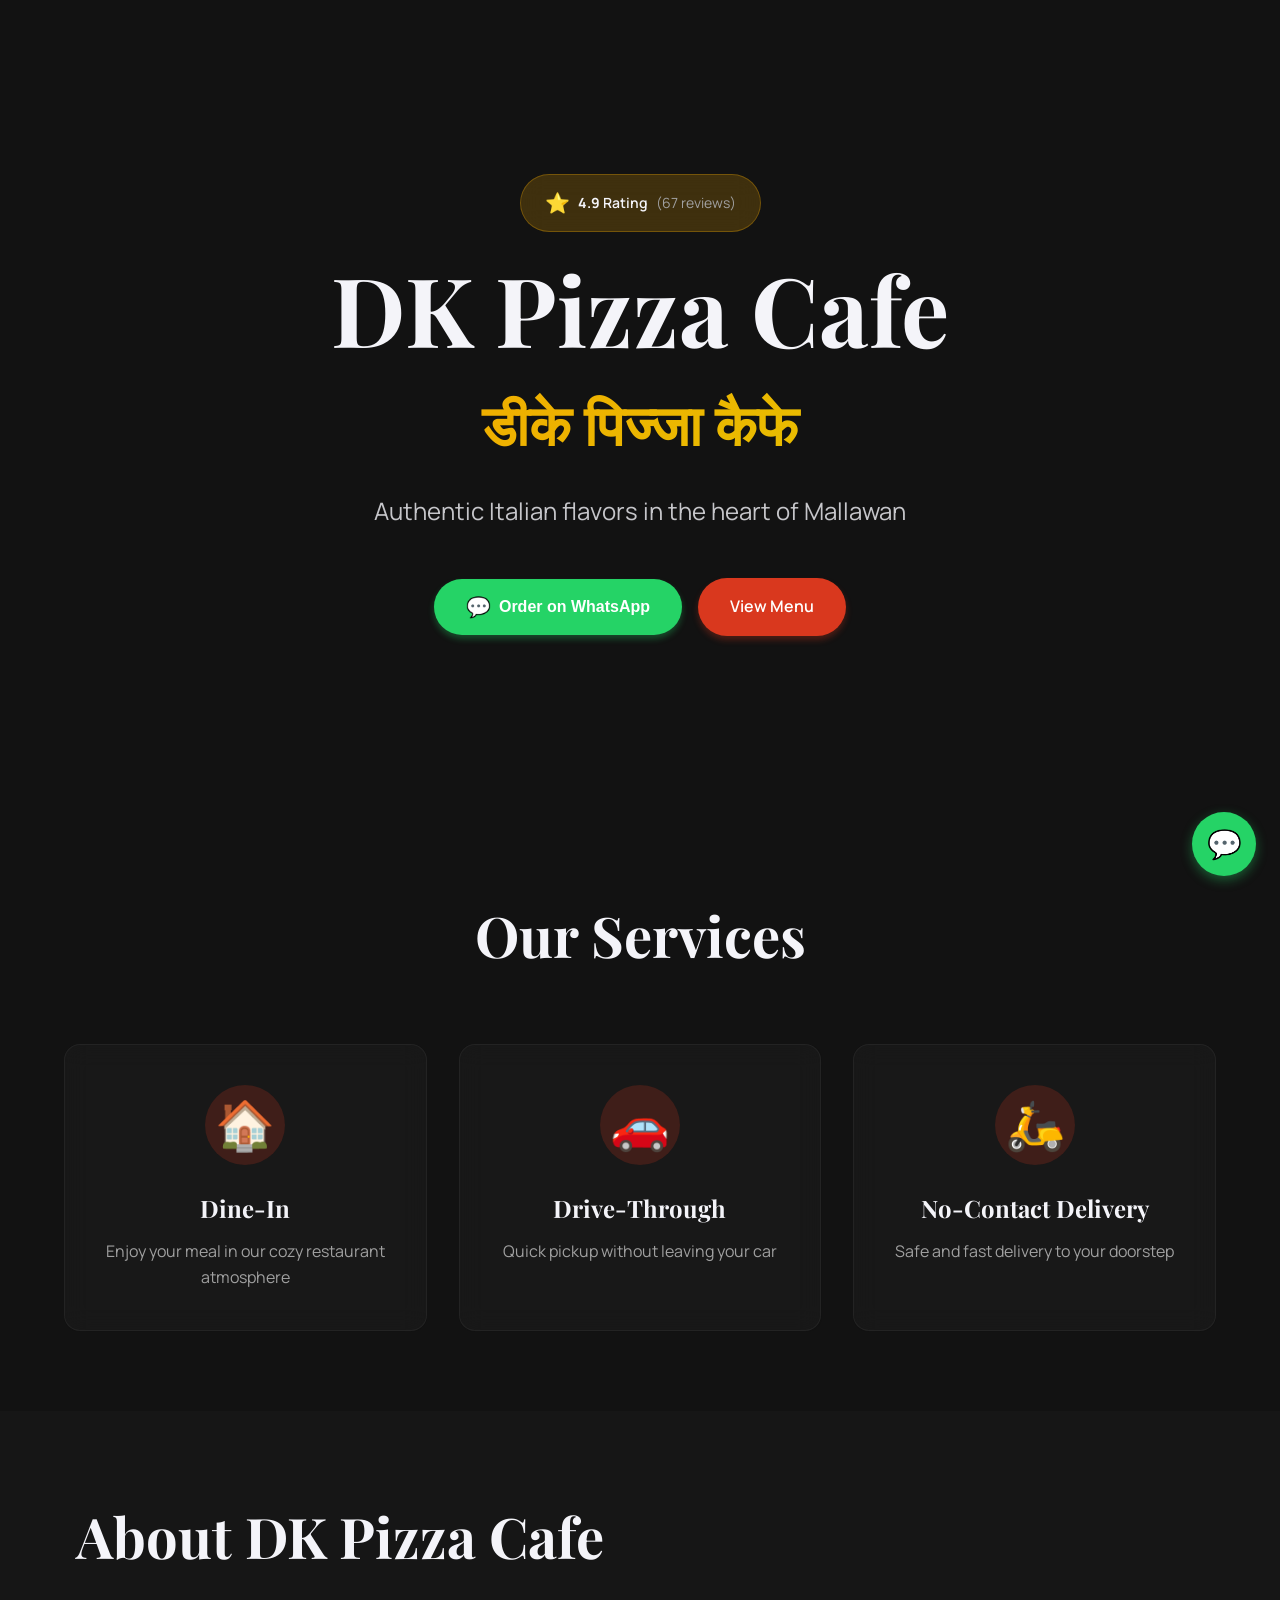
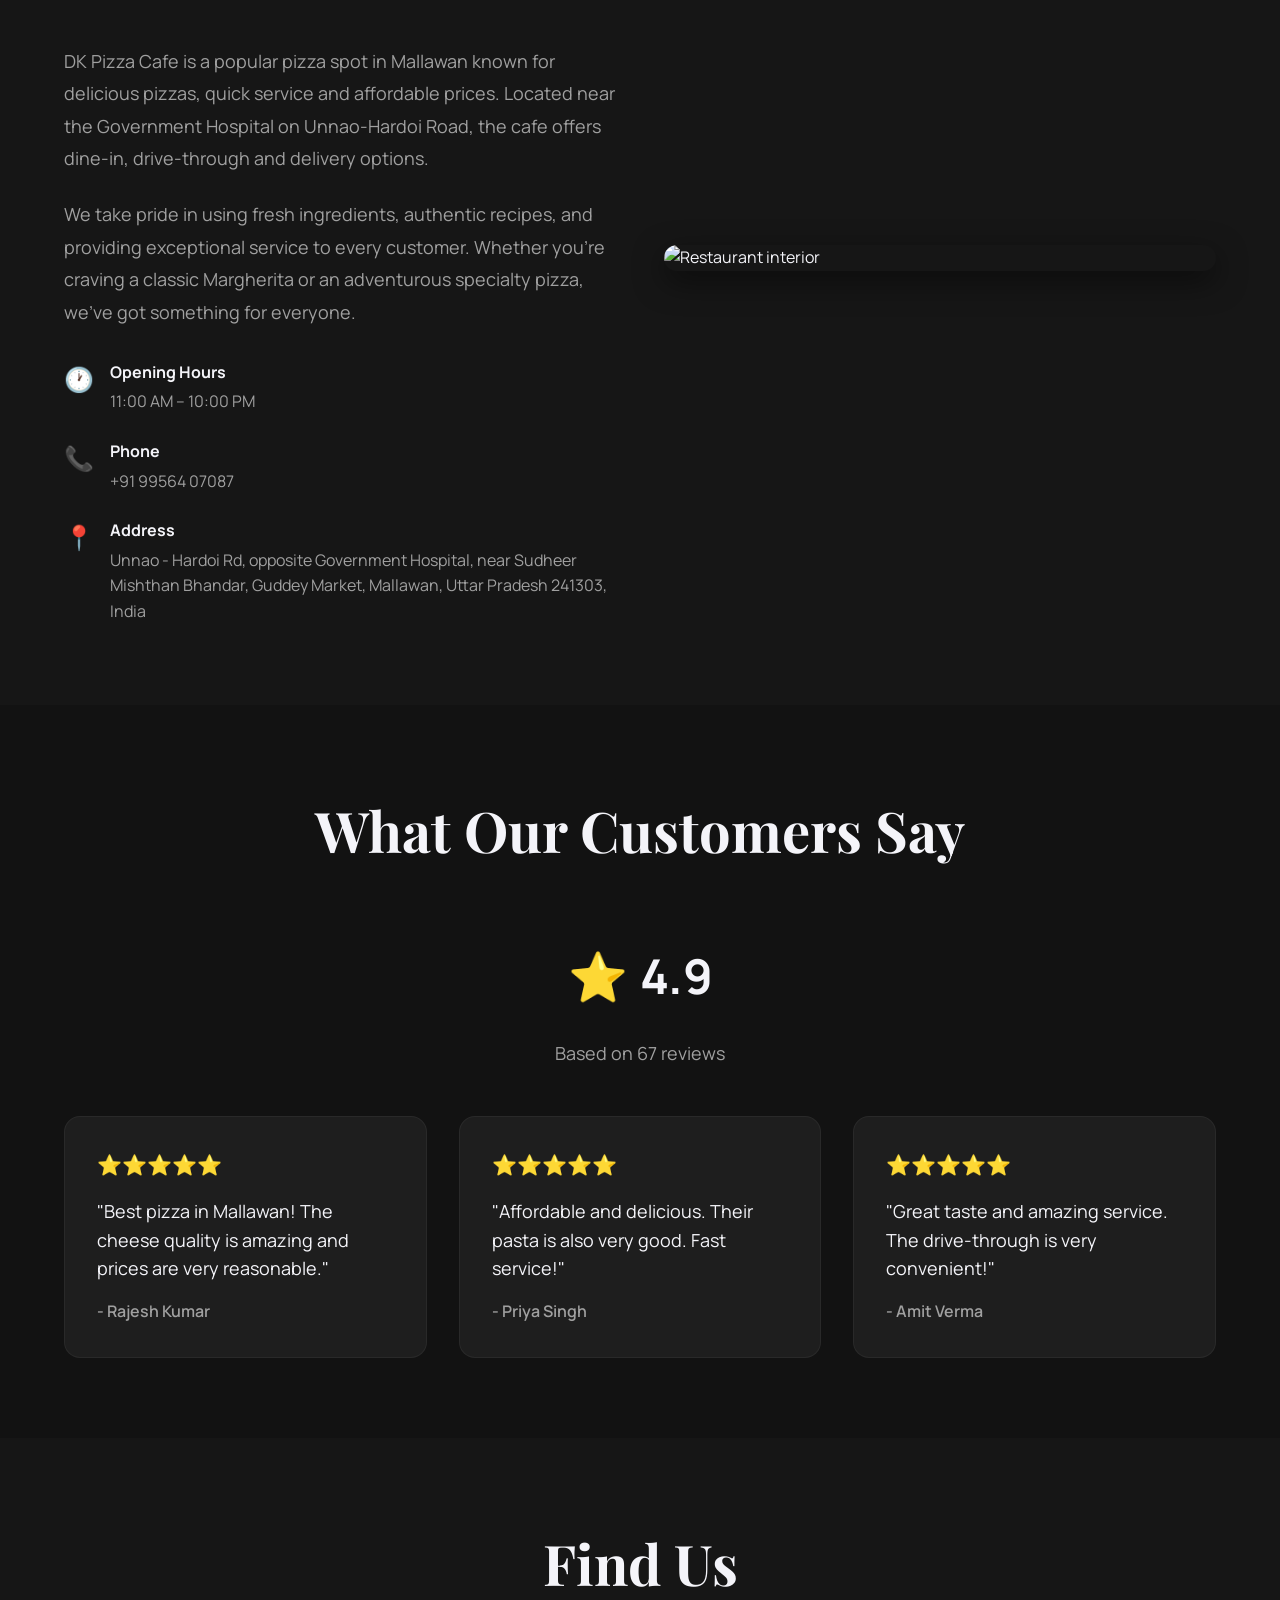
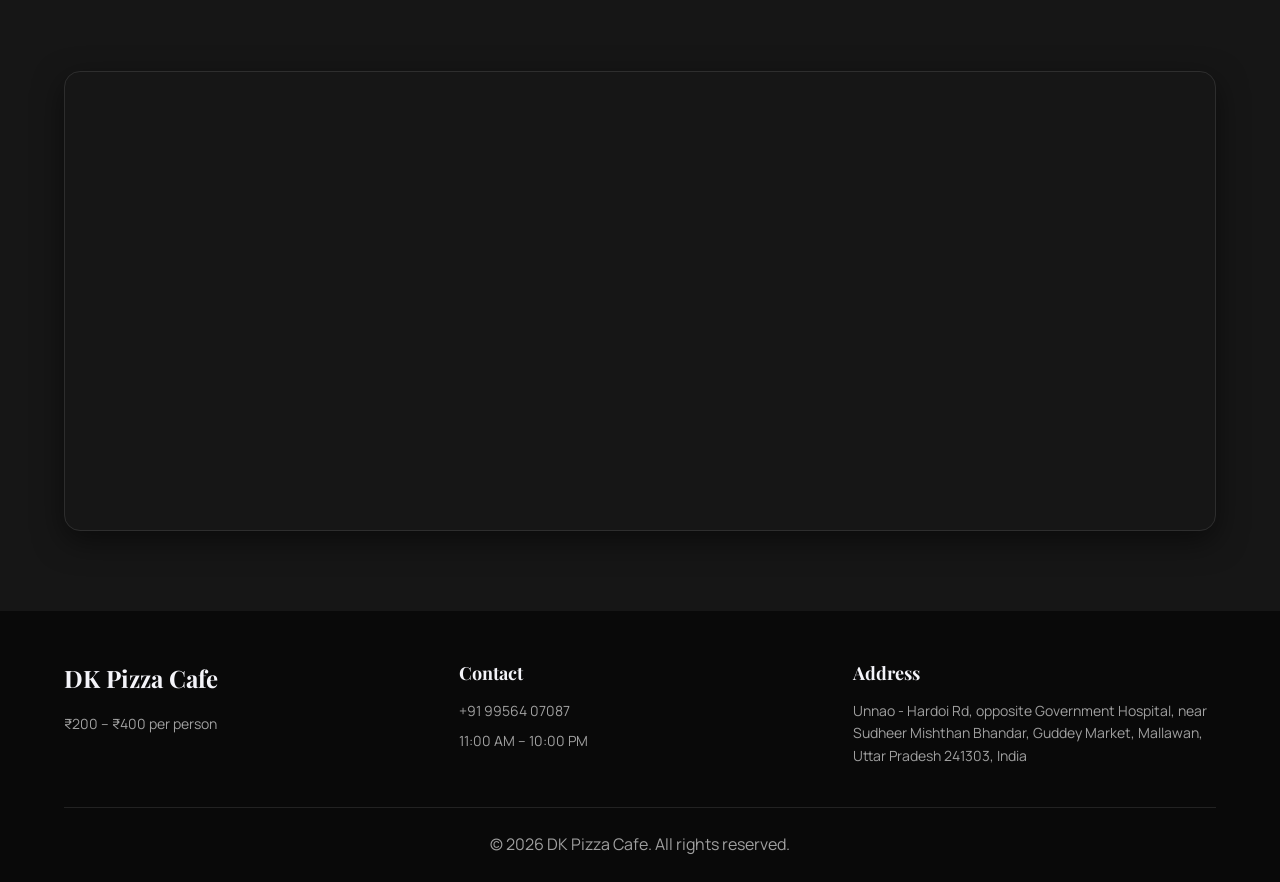
==== html-project/index.html @ 3d8d36cf "auto-commit for b5bdd4d8-8cf8-4cc4-bb89-390dc1e139c0" ====
<!DOCTYPE html>
<html lang="en">
<head>
    <meta charset="UTF-8">
    <meta name="viewport" content="width=device-width, initial-scale=1.0">
    <title>DK Pizza Cafe - Best Pizza in Mallawan</title>
    <meta name="description" content="DK Pizza Cafe - Authentic Italian flavors in Mallawan. Order pizza, pasta, burgers online via WhatsApp. Dine-in, drive-through & delivery available.">
    <link rel="preconnect" href="https://fonts.googleapis.com">
    <link rel="preconnect" href="https://fonts.gstatic.com" crossorigin>
    <link href="https://fonts.googleapis.com/css2?family=Playfair+Display:wght@400;700&family=Manrope:wght@400;500;600&display=swap" rel="stylesheet">
    <link rel="stylesheet" href="css/styles.css">
</head>
<body>
    <!-- Hero Section -->
    <section class="hero" id="home">
        <div class="hero-overlay"></div>
        <div class="hero-content">
            <div class="rating-badge">
                <span class="star">⭐</span>
                <span class="rating-text"><strong id="hero-rating">4.9</strong> Rating</span>
                <span class="reviews-text">(<span id="hero-reviews">67</span> reviews)</span>
            </div>
            
            <h1 class="hero-title">DK Pizza Cafe</h1>
            <p class="hero-subtitle">डीके पिज्जा कैफे</p>
            <p class="hero-tagline">Authentic Italian flavors in the heart of Mallawan</p>
            
            <div class="hero-buttons">
                <button class="btn btn-whatsapp" onclick="orderWhatsApp()" data-testid="hero-order-whatsapp-btn">
                    <span class="whatsapp-icon">💬</span>
                    Order on WhatsApp
                </button>
                <a href="menu.html" class="btn btn-primary" data-testid="hero-view-menu-btn">View Menu</a>
            </div>
        </div>
    </section>

    <!-- Services Section -->
    <section class="services" id="services">
        <div class="container">
            <h2 class="section-title">Our Services</h2>
            <div class="services-grid">
                <div class="service-card">
                    <div class="service-icon">🏠</div>
                    <h3>Dine-In</h3>
                    <p>Enjoy your meal in our cozy restaurant atmosphere</p>
                </div>
                <div class="service-card">
                    <div class="service-icon">🚗</div>
                    <h3>Drive-Through</h3>
                    <p>Quick pickup without leaving your car</p>
                </div>
                <div class="service-card">
                    <div class="service-icon">🛵</div>
                    <h3>No-Contact Delivery</h3>
                    <p>Safe and fast delivery to your doorstep</p>
                </div>
            </div>
        </div>
    </section>

    <!-- About Section -->
    <section class="about" id="about">
        <div class="container">
            <div class="about-grid">
                <div class="about-content">
                    <h2 class="section-title">About DK Pizza Cafe</h2>
                    <p class="about-text">
                        DK Pizza Cafe is a popular pizza spot in Mallawan known for delicious pizzas, quick service and affordable prices. Located near the Government Hospital on Unnao-Hardoi Road, the cafe offers dine-in, drive-through and delivery options.
                    </p>
                    <p class="about-text">
                        We take pride in using fresh ingredients, authentic recipes, and providing exceptional service to every customer. Whether you're craving a classic Margherita or an adventurous specialty pizza, we've got something for everyone.
                    </p>
                    <div class="contact-info">
                        <div class="contact-item">
                            <span class="contact-icon">🕐</span>
                            <div>
                                <strong>Opening Hours</strong>
                                <p id="opening-hours">11:00 AM – 10:00 PM</p>
                            </div>
                        </div>
                        <div class="contact-item">
                            <span class="contact-icon">📞</span>
                            <div>
                                <strong>Phone</strong>
                                <p id="phone-number">+91 99564 07087</p>
                            </div>
                        </div>
                        <div class="contact-item">
                            <span class="contact-icon">📍</span>
                            <div>
                                <strong>Address</strong>
                                <p id="address">Unnao - Hardoi Rd, opposite Government Hospital, Mallawan, UP 241303</p>
                            </div>
                        </div>
                    </div>
                </div>
                <div class="about-image">
                    <img src="https://images.unsplash.com/photo-1517248135467-4c7edcad34c4?w=800&q=80" alt="Restaurant interior">
                </div>
            </div>
        </div>
    </section>

    <!-- Reviews Section -->
    <section class="reviews" id="reviews">
        <div class="container">
            <div class="reviews-header">
                <h2 class="section-title">What Our Customers Say</h2>
                <div class="overall-rating">
                    <span class="star-large">⭐</span>
                    <span class="rating-number" id="overall-rating">4.9</span>
                </div>
                <p class="reviews-count">Based on <span id="total-reviews">67</span> reviews</p>
            </div>

            <div class="reviews-grid">
                <div class="review-card">
                    <div class="review-stars">⭐⭐⭐⭐⭐</div>
                    <p class="review-text">"Best pizza in Mallawan! The cheese quality is amazing and prices are very reasonable."</p>
                    <p class="review-author">- Rajesh Kumar</p>
                </div>
                <div class="review-card">
                    <div class="review-stars">⭐⭐⭐⭐⭐</div>
                    <p class="review-text">"Affordable and delicious. Their pasta is also very good. Fast service!"</p>
                    <p class="review-author">- Priya Singh</p>
                </div>
                <div class="review-card">
                    <div class="review-stars">⭐⭐⭐⭐⭐</div>
                    <p class="review-text">"Great taste and amazing service. The drive-through is very convenient!"</p>
                    <p class="review-author">- Amit Verma</p>
                </div>
            </div>
        </div>
    </section>

    <!-- Location Section -->
    <section class="location" id="location">
        <div class="container">
            <h2 class="section-title">Find Us</h2>
            <div class="map-container">
                <iframe 
                    src="https://www.google.com/maps/embed?pb=!1m18!1m12!1m3!1d3559.123456789012!2d80.12345678901234!3d26.87654321098765!2m3!1f0!2f0!3f0!3m2!1i1024!2i768!4f13.1!3m3!1m2!1s0x0%3A0x0!2zMjbCsDUyJzM1LjYiTiA4MMKwMDcnMjQuNCJF!5e0!3m2!1sen!2sin!4v1234567890123!5m2!1sen!2sin"
                    width="100%" 
                    height="450" 
                    style="border:0;" 
                    allowfullscreen="" 
                    loading="lazy"
                    referrerpolicy="no-referrer-when-downgrade"
                    title="DK Pizza Cafe Location">
                </iframe>
            </div>
        </div>
    </section>

    <!-- Footer -->
    <footer class="footer">
        <div class="container">
            <div class="footer-grid">
                <div class="footer-col">
                    <h3>DK Pizza Cafe</h3>
                    <p id="footer-price-range">₹200 - ₹400 per person</p>
                </div>
                <div class="footer-col">
                    <h4>Contact</h4>
                    <p id="footer-phone">+91 99564 07087</p>
                    <p id="footer-hours">11:00 AM - 10:00 PM</p>
                </div>
                <div class="footer-col">
                    <h4>Address</h4>
                    <p id="footer-address">Unnao - Hardoi Rd, Mallawan, UP 241303</p>
                </div>
            </div>
            <div class="footer-bottom">
                <p>&copy; 2026 DK Pizza Cafe. All rights reserved.</p>
            </div>
        </div>
    </footer>

    <!-- Floating WhatsApp Button -->
    <button class="whatsapp-float" onclick="orderWhatsApp()" data-testid="floating-whatsapp-btn" aria-label="Order on WhatsApp">
        💬
    </button>

    <script src="js/data.js"></script>
    <script src="js/app.js"></script>
</body>
</html>
---- html-project/css/styles.css ----
/* Reset & Base Styles */
* {
    margin: 0;
    padding: 0;
    box-sizing: border-box;
}

:root {
    --primary: #D9381E;
    --secondary: #F2A900;
    --background: #121212;
    --foreground: #F4F4F9;
    --surface: #1E1E1E;
    --muted: #2A2A2A;
    --muted-foreground: #A0A0A0;
    --border: #333333;
    --success: #22C55E;
    --error: #EF4444;
    --whatsapp: #25D366;
}

body {
    font-family: 'Manrope', sans-serif;
    background-color: var(--background);
    color: var(--foreground);
    line-height: 1.6;
    overflow-x: hidden;
}

h1, h2, h3, h4, h5, h6 {
    font-family: 'Playfair Display', serif;
    font-weight: 700;
}

.container {
    max-width: 1200px;
    margin: 0 auto;
    padding: 0 24px;
}

.container-small {
    max-width: 800px;
    margin: 0 auto;
    padding: 0 24px;
}

/* Buttons */
.btn {
    display: inline-flex;
    align-items: center;
    justify-content: center;
    padding: 16px 32px;
    border-radius: 50px;
    font-weight: 600;
    font-size: 16px;
    text-decoration: none;
    border: none;
    cursor: pointer;
    transition: transform 0.3s ease, box-shadow 0.3s ease;
}

.btn:hover {
    transform: scale(1.05);
}

.btn-primary {
    background-color: var(--primary);
    color: white;
    box-shadow: 0 4px 6px rgba(217, 56, 30, 0.3);
}

.btn-primary:hover {
    box-shadow: 0 0 20px rgba(217, 56, 30, 0.5);
}

.btn-whatsapp {
    background-color: var(--whatsapp);
    color: white;
    box-shadow: 0 4px 6px rgba(37, 211, 102, 0.3);
}

.btn-whatsapp:hover {
    background-color: #20BA5A;
}

.btn-outline {
    background-color: transparent;
    border: 2px solid var(--primary);
    color: var(--primary);
}

.btn-outline:hover {
    background-color: var(--primary);
    color: white;
}

.btn-full {
    width: 100%;
}

/* Hero Section */
.hero {
    position: relative;
    min-height: 90vh;
    display: flex;
    align-items: center;
    justify-content: center;
    background-image: url('https://images.unsplash.com/photo-1595708684082-a173bb3a06c5?w=1920&q=80');
    background-size: cover;
    background-position: center;
    background-attachment: fixed;
}

.hero-overlay {
    position: absolute;
    inset: 0;
    background: linear-gradient(to bottom, rgba(18,18,18,0.3), rgba(18,18,18,0.95));
}

.hero-content {
    position: relative;
    z-index: 10;
    text-align: center;
    padding: 80px 24px;
}

.rating-badge {
    display: inline-flex;
    align-items: center;
    gap: 8px;
    background: rgba(242, 169, 0, 0.2);
    backdrop-filter: blur(12px);
    padding: 12px 24px;
    border-radius: 50px;
    border: 1px solid rgba(242, 169, 0, 0.3);
    margin-bottom: 24px;
    font-size: 14px;
}

.star {
    font-size: 20px;
}

.rating-text {
    color: var(--foreground);
    font-weight: 600;
}

.reviews-text {
    color: var(--muted-foreground);
}

.hero-title {
    font-size: clamp(48px, 8vw, 96px);
    color: var(--foreground);
    margin-bottom: 16px;
    line-height: 1.1;
}

.hero-subtitle {
    font-size: clamp(32px, 6vw, 56px);
    background: linear-gradient(135deg, #F2A900 0%, #E6C200 100%);
    -webkit-background-clip: text;
    -webkit-text-fill-color: transparent;
    background-clip: text;
    font-family: 'Playfair Display', serif;
    font-weight: 700;
    margin-bottom: 24px;
}

.hero-tagline {
    font-size: clamp(18px, 3vw, 24px);
    color: rgba(244, 244, 249, 0.8);
    margin-bottom: 48px;
    max-width: 600px;
    margin-left: auto;
    margin-right: auto;
}

.hero-buttons {
    display: flex;
    flex-wrap: wrap;
    gap: 16px;
    justify-content: center;
    align-items: center;
}

.whatsapp-icon {
    font-size: 20px;
    margin-right: 8px;
}

/* Services Section */
.services {
    padding: 80px 0;
}

.section-title {
    font-size: clamp(36px, 5vw, 56px);
    text-align: center;
    margin-bottom: 64px;
    color: var(--foreground);
}

.services-grid {
    display: grid;
    grid-template-columns: repeat(auto-fit, minmax(280px, 1fr));
    gap: 32px;
}

.service-card {
    background: rgba(30, 30, 30, 0.5);
    backdrop-filter: blur(12px);
    padding: 40px;
    border-radius: 16px;
    border: 1px solid rgba(255, 255, 255, 0.05);
    text-align: center;
    transition: transform 0.3s ease;
}

.service-card:hover {
    transform: translateY(-4px);
}

.service-icon {
    font-size: 48px;
    width: 80px;
    height: 80px;
    background: rgba(217, 56, 30, 0.2);
    border-radius: 50%;
    display: flex;
    align-items: center;
    justify-content: center;
    margin: 0 auto 24px;
}

.service-card h3 {
    font-size: 24px;
    margin-bottom: 12px;
    color: var(--foreground);
}

.service-card p {
    color: var(--muted-foreground);
    line-height: 1.6;
}

/* About Section */
.about {
    padding: 80px 0;
    background-color: rgba(30, 30, 30, 0.3);
}

.about-grid {
    display: grid;
    grid-template-columns: repeat(auto-fit, minmax(300px, 1fr));
    gap: 48px;
    align-items: center;
}

.about-text {
    font-size: 18px;
    color: var(--muted-foreground);
    margin-bottom: 24px;
    line-height: 1.8;
}

.contact-info {
    display: flex;
    flex-direction: column;
    gap: 24px;
    margin-top: 32px;
}

.contact-item {
    display: flex;
    gap: 16px;
    align-items: flex-start;
}

.contact-icon {
    font-size: 24px;
    color: var(--primary);
}

.contact-item strong {
    display: block;
    color: var(--foreground);
    margin-bottom: 4px;
}

.contact-item p {
    color: var(--muted-foreground);
    margin: 0;
}

.about-image {
    border-radius: 16px;
    overflow: hidden;
    box-shadow: 0 10px 30px rgba(0, 0, 0, 0.5);
}

.about-image img {
    width: 100%;
    height: 100%;
    object-fit: cover;
    display: block;
}

/* Reviews Section */
.reviews {
    padding: 80px 0;
}

.reviews-header {
    text-align: center;
    margin-bottom: 48px;
}

.overall-rating {
    display: flex;
    align-items: center;
    justify-content: center;
    gap: 12px;
    margin: 24px 0;
}

.star-large {
    font-size: 48px;
}

.rating-number {
    font-size: 48px;
    font-weight: 700;
    color: var(--foreground);
}

.reviews-count {
    color: var(--muted-foreground);
    font-size: 18px;
}

.reviews-grid {
    display: grid;
    grid-template-columns: repeat(auto-fit, minmax(280px, 1fr));
    gap: 32px;
}

.review-card {
    background: var(--surface);
    padding: 32px;
    border-radius: 16px;
    border: 1px solid rgba(255, 255, 255, 0.05);
}

.review-stars {
    font-size: 20px;
    margin-bottom: 16px;
    color: var(--secondary);
}

.review-text {
    font-size: 18px;
    color: var(--foreground);
    margin-bottom: 16px;
    line-height: 1.6;
}

.review-author {
    color: var(--muted-foreground);
    font-weight: 600;
}

/* Location Section */
.location {
    padding: 80px 0;
    background-color: rgba(30, 30, 30, 0.3);
}

.map-container {
    border-radius: 16px;
    overflow: hidden;
    box-shadow: 0 10px 30px rgba(0, 0, 0, 0.5);
    border: 1px solid rgba(255, 255, 255, 0.1);
}

/* Footer */
.footer {
    background-color: rgba(0, 0, 0, 0.5);
    padding: 48px 0 24px;
}

.footer-grid {
    display: grid;
    grid-template-columns: repeat(auto-fit, minmax(200px, 1fr));
    gap: 32px;
    margin-bottom: 32px;
}

.footer-col h3 {
    font-size: 24px;
    margin-bottom: 16px;
    color: var(--foreground);
}

.footer-col h4 {
    font-size: 18px;
    margin-bottom: 12px;
    color: var(--foreground);
}

.footer-col p {
    color: var(--muted-foreground);
    margin-bottom: 8px;
    font-size: 14px;
}

.footer-bottom {
    padding-top: 24px;
    border-top: 1px solid rgba(255, 255, 255, 0.1);
    text-align: center;
    color: var(--muted-foreground);
}

/* Floating WhatsApp Button */
.whatsapp-float {
    position: fixed;
    bottom: 24px;
    right: 24px;
    z-index: 1000;
    background-color: var(--whatsapp);
    color: white;
    width: 64px;
    height: 64px;
    border-radius: 50%;
    border: none;
    font-size: 28px;
    cursor: pointer;
    box-shadow: 0 4px 12px rgba(37, 211, 102, 0.4);
    transition: transform 0.3s ease, box-shadow 0.3s ease;
    animation: bounce-subtle 3s ease-in-out infinite;
}

.whatsapp-float:hover {
    transform: scale(1.1);
    box-shadow: 0 6px 16px rgba(37, 211, 102, 0.6);
}

@keyframes bounce-subtle {
    0%, 100% {
        transform: translateY(0);
    }
    50% {
        transform: translateY(-10px);
    }
}

/* Menu Page Styles */
.menu-header {
    position: sticky;
    top: 0;
    z-index: 100;
    background: rgba(30, 30, 30, 0.95);
    backdrop-filter: blur(12px);
    border-bottom: 1px solid rgba(255, 255, 255, 0.1);
}

.menu-header-content {
    padding: 16px 24px;
    display: flex;
    align-items: center;
    justify-content: space-between;
    max-width: 1200px;
    margin: 0 auto;
}

.back-btn, .back-link {
    display: flex;
    align-items: center;
    gap: 8px;
    color: var(--foreground);
    text-decoration: none;
    font-weight: 600;
    transition: color 0.3s ease;
}

.back-btn:hover, .back-link:hover {
    color: var(--primary);
}

.menu-header h1 {
    font-size: 24px;
    color: var(--foreground);
}

.cart-btn {
    position: relative;
    background: transparent;
    border: none;
    font-size: 24px;
    cursor: pointer;
    padding: 8px;
    color: var(--foreground);
    transition: transform 0.3s ease;
}

.cart-btn:hover {
    transform: scale(1.1);
}

.cart-count {
    position: absolute;
    top: 0;
    right: 0;
    background-color: var(--primary);
    color: white;
    font-size: 12px;
    font-weight: 700;
    width: 20px;
    height: 20px;
    border-radius: 50%;
    display: flex;
    align-items: center;
    justify-content: center;
}

/* Category Filter */
.category-filter {
    position: sticky;
    top: 64px;
    z-index: 90;
    background: rgba(18, 18, 18, 0.95);
    backdrop-filter: blur(12px);
    border-bottom: 1px solid rgba(255, 255, 255, 0.1);
    padding: 16px 24px;
    overflow-x: auto;
    white-space: nowrap;
}

.category-filter::-webkit-scrollbar {
    height: 4px;
}

.category-filter::-webkit-scrollbar-thumb {
    background: var(--muted);
    border-radius: 4px;
}

.category-btn {
    padding: 12px 24px;
    border-radius: 50px;
    border: 1px solid rgba(255, 255, 255, 0.1);
    background: var(--surface);
    color: var(--muted-foreground);
    font-weight: 600;
    cursor: pointer;
    margin-right: 12px;
    transition: all 0.3s ease;
}

.category-btn:hover {
    background: rgba(30, 30, 30, 0.8);
}

.category-btn.active {
    background: var(--primary);
    color: white;
    box-shadow: 0 0 20px rgba(217, 56, 30, 0.4);
    border-color: var(--primary);
}

/* Menu Items */
.menu-items {
    padding: 32px 0 100px;
}

.menu-grid {
    display: grid;
    grid-template-columns: repeat(auto-fill, minmax(300px, 1fr));
    gap: 24px;
}

.menu-item {
    background: var(--surface);
    border-radius: 16px;
    overflow: hidden;
    border: 1px solid rgba(255, 255, 255, 0.05);
    transition: transform 0.3s ease, border-color 0.3s ease;
}

.menu-item:hover {
    transform: translateY(-4px);
    border-color: rgba(217, 56, 30, 0.5);
}

.menu-item-image {
    width: 100%;
    height: 200px;
    overflow: hidden;
}

.menu-item-image img {
    width: 100%;
    height: 100%;
    object-fit: cover;
    transition: transform 0.3s ease;
}

.menu-item:hover .menu-item-image img {
    transform: scale(1.1);
}

.menu-item-content {
    padding: 24px;
}

.menu-item-content h3 {
    font-size: 20px;
    margin-bottom: 8px;
    color: var(--foreground);
}

.menu-item-content p {
    font-size: 14px;
    color: var(--muted-foreground);
    margin-bottom: 16px;
}

.menu-item-footer {
    display: flex;
    align-items: center;
    justify-content: space-between;
}

.menu-item-price {
    font-size: 24px;
    font-weight: 700;
    color: var(--primary);
}

.add-to-cart-btn {
    background: var(--primary);
    color: white;
    border: none;
    padding: 10px 20px;
    border-radius: 50px;
    font-weight: 600;
    cursor: pointer;
    transition: all 0.3s ease;
}

.add-to-cart-btn:hover {
    transform: scale(1.05);
    box-shadow: 0 0 15px rgba(217, 56, 30, 0.5);
}

.no-items {
    text-align: center;
    padding: 80px 24px;
    color: var(--muted-foreground);
    font-size: 20px;
}

/* Cart Sidebar */
.cart-overlay {
    position: fixed;
    inset: 0;
    background: rgba(0, 0, 0, 0.7);
    z-index: 200;
    display: none;
}

.cart-overlay.active {
    display: block;
}

.cart-sidebar {
    position: fixed;
    top: 0;
    right: -100%;
    width: 100%;
    max-width: 400px;
    height: 100%;
    background: var(--surface);
    z-index: 300;
    transition: right 0.3s ease;
    display: flex;
    flex-direction: column;
    box-shadow: -4px 0 12px rgba(0, 0, 0, 0.5);
}

.cart-sidebar.active {
    right: 0;
}

.cart-header {
    padding: 24px;
    border-bottom: 1px solid rgba(255, 255, 255, 0.1);
    display: flex;
    align-items: center;
    justify-content: space-between;
}

.cart-header h2 {
    font-size: 24px;
    color: var(--foreground);
}

.cart-close {
    background: transparent;
    border: none;
    font-size: 32px;
    color: var(--muted-foreground);
    cursor: pointer;
    line-height: 1;
    transition: color 0.3s ease;
}

.cart-close:hover {
    color: var(--foreground);
}

.cart-items {
    flex: 1;
    overflow-y: auto;
    padding: 24px;
}

.cart-item {
    background: rgba(18, 18, 18, 0.5);
    padding: 16px;
    border-radius: 12px;
    margin-bottom: 16px;
}

.cart-item-header {
    display: flex;
    justify-content: space-between;
    align-items: flex-start;
    margin-bottom: 12px;
}

.cart-item-header h3 {
    font-size: 16px;
    font-weight: 600;
    color: var(--foreground);
}

.cart-item-price {
    font-weight: 700;
    color: var(--primary);
}

.remove-btn {
    background: transparent;
    border: none;
    color: var(--error);
    cursor: pointer;
    font-size: 20px;
    padding: 4px;
    transition: transform 0.3s ease;
}

.remove-btn:hover {
    transform: scale(1.2);
}

.cart-item-controls {
    display: flex;
    align-items: center;
    gap: 12px;
}

.qty-btn {
    background: var(--muted);
    border: none;
    width: 32px;
    height: 32px;
    border-radius: 50%;
    color: var(--foreground);
    cursor: pointer;
    font-size: 18px;
    display: flex;
    align-items: center;
    justify-content: center;
    transition: background 0.3s ease;
}

.qty-btn:hover {
    background: rgba(42, 42, 42, 0.8);
}

.qty-display {
    min-width: 32px;
    text-align: center;
    font-weight: 600;
    color: var(--foreground);
}

.cart-item-total {
    color: var(--muted-foreground);
    margin-left: auto;
}

.cart-empty {
    padding: 80px 24px;
    text-align: center;
    color: var(--muted-foreground);
}

.cart-footer {
    border-top: 1px solid rgba(255, 255, 255, 0.1);
    padding: 24px;
}

.cart-total {
    display: flex;
    justify-content: space-between;
    align-items: center;
    margin-bottom: 16px;
    font-size: 18px;
}

.cart-total span:first-child {
    color: var(--foreground);
    font-weight: 600;
}

.total-amount {
    font-size: 28px;
    font-weight: 700;
    color: var(--primary);
}

/* Admin Pages */
.admin-login-page {
    min-height: 100vh;
    display: flex;
    align-items: center;
    justify-content: center;
    padding: 24px;
}

.admin-login-container {
    width: 100%;
    max-width: 500px;
}

.login-card {
    background: var(--surface);
    padding: 48px;
    border-radius: 16px;
    border: 1px solid rgba(255, 255, 255, 0.1);
    box-shadow: 0 10px 30px rgba(0, 0, 0, 0.5);
    margin-top: 24px;
}

.login-header {
    text-align: center;
    margin-bottom: 32px;
}

.login-header h1 {
    font-size: 32px;
    margin-bottom: 8px;
    color: var(--foreground);
}

.login-header p {
    color: var(--muted-foreground);
}

.form-group {
    margin-bottom: 24px;
}

.form-group label {
    display: block;
    margin-bottom: 8px;
    color: var(--foreground);
    font-weight: 600;
}

.form-group input,
.form-group textarea,
.form-group select {
    width: 100%;
    padding: 14px 16px;
    background: var(--muted);
    border: 2px solid transparent;
    border-radius: 12px;
    color: var(--foreground);
    font-size: 16px;
    font-family: inherit;
    transition: border-color 0.3s ease;
}

.form-group input:focus,
.form-group textarea:focus,
.form-group select:focus {
    outline: none;
    border-color: var(--primary);
}

.form-footer {
    margin-top: 24px;
    text-align: center;
}

.toggle-auth {
    background: transparent;
    border: none;
    color: var(--muted-foreground);
    cursor: pointer;
    text-decoration: underline;
    transition: color 0.3s ease;
}

.toggle-auth:hover {
    color: var(--primary);
}

/* Admin Dashboard */
.admin-header {
    background: var(--surface);
    border-bottom: 1px solid rgba(255, 255, 255, 0.1);
    position: sticky;
    top: 0;
    z-index: 100;
}

.admin-header-content {
    padding: 16px 24px;
    display: flex;
    align-items: center;
    justify-content: space-between;
    max-width: 1400px;
    margin: 0 auto;
}

.admin-header h1 {
    font-size: 24px;
    color: var(--foreground);
}

.admin-tabs {
    background: rgba(30, 30, 30, 0.5);
    border-bottom: 1px solid rgba(255, 255, 255, 0.1);
    padding: 0 24px;
    display: flex;
    gap: 16px;
}

.admin-tab {
    padding: 16px 24px;
    background: transparent;
    border: none;
    border-bottom: 2px solid transparent;
    color: var(--muted-foreground);
    font-weight: 600;
    font-size: 16px;
    cursor: pointer;
    transition: all 0.3s ease;
}

.admin-tab:hover {
    color: var(--foreground);
}

.admin-tab.active {
    color: var(--primary);
    border-bottom-color: var(--primary);
}

.tab-content {
    display: none;
    padding: 32px 24px;
}

.tab-content.active {
    display: block;
}

.tab-header {
    display: flex;
    justify-content: space-between;
    align-items: center;
    margin-bottom: 32px;
}

.tab-header h2 {
    font-size: 32px;
    color: var(--foreground);
}

.admin-menu-grid {
    display: grid;
    grid-template-columns: repeat(auto-fill, minmax(280px, 1fr));
    gap: 24px;
}

.admin-menu-item {
    background: var(--surface);
    border-radius: 16px;
    overflow: hidden;
    border: 1px solid rgba(255, 255, 255, 0.05);
}

.admin-item-image {
    width: 100%;
    height: 160px;
    overflow: hidden;
}

.admin-item-image img {
    width: 100%;
    height: 100%;
    object-fit: cover;
}

.admin-item-content {
    padding: 16px;
}

.admin-item-header {
    display: flex;
    justify-content: space-between;
    align-items: flex-start;
    margin-bottom: 8px;
}

.admin-item-content h3 {
    font-size: 18px;
    font-weight: 700;
    color: var(--foreground);
}

.admin-item-content p {
    font-size: 14px;
    color: var(--muted-foreground);
    margin-bottom: 8px;
}

.category-tag {
    display: inline-block;
    font-size: 12px;
    color: var(--secondary);
    margin-bottom: 12px;
}

.admin-item-actions {
    display: flex;
    gap: 8px;
}

.btn-sm {
    padding: 8px 16px;
    font-size: 14px;
}

/* Orders List */
.orders-list {
    display: flex;
    flex-direction: column;
    gap: 16px;
}

.order-card {
    background: var(--surface);
    padding: 24px;
    border-radius: 16px;
    border: 1px solid rgba(255, 255, 255, 0.05);
}

.order-header {
    display: flex;
    justify-content: space-between;
    align-items: flex-start;
    margin-bottom: 16px;
}

.order-date {
    color: var(--muted-foreground);
    font-size: 14px;
}

.order-total {
    font-size: 24px;
    font-weight: 700;
    color: var(--primary);
}

.order-items {
    display: flex;
    flex-direction: column;
    gap: 8px;
}

.order-item-row {
    display: flex;
    justify-content: space-between;
    color: var(--foreground);
}

/* Settings Form */
.settings-form {
    background: var(--surface);
    padding: 32px;
    border-radius: 16px;
    border: 1px solid rgba(255, 255, 255, 0.05);
}

.form-row {
    display: grid;
    grid-template-columns: repeat(auto-fit, minmax(200px, 1fr));
    gap: 16px;
}

/* Modal */
.modal {
    position: fixed;
    inset: 0;
    z-index: 400;
    display: none;
    align-items: center;
    justify-content: center;
}

.modal.active {
    display: flex;
}

.modal-overlay {
    position: absolute;
    inset: 0;
    background: rgba(0, 0, 0, 0.8);
}

.modal-content {
    position: relative;
    background: var(--surface);
    width: 90%;
    max-width: 600px;
    max-height: 90vh;
    overflow-y: auto;
    border-radius: 16px;
    border: 1px solid rgba(255, 255, 255, 0.1);
    box-shadow: 0 20px 60px rgba(0, 0, 0, 0.8);
}

.modal-header {
    padding: 24px;
    border-bottom: 1px solid rgba(255, 255, 255, 0.1);
    display: flex;
    align-items: center;
    justify-content: space-between;
}

.modal-header h3 {
    font-size: 24px;
    color: var(--foreground);
}

.modal-close {
    background: transparent;
    border: none;
    font-size: 32px;
    color: var(--muted-foreground);
    cursor: pointer;
    line-height: 1;
    transition: color 0.3s ease;
}

.modal-close:hover {
    color: var(--foreground);
}

.modal-content form {
    padding: 24px;
}

/* Toast Notification */
.toast {
    position: fixed;
    top: 24px;
    left: 50%;
    transform: translateX(-50%) translateY(-100px);
    background: var(--surface);
    color: var(--foreground);
    padding: 16px 24px;
    border-radius: 12px;
    box-shadow: 0 8px 24px rgba(0, 0, 0, 0.5);
    z-index: 500;
    opacity: 0;
    transition: all 0.3s ease;
    border: 1px solid rgba(255, 255, 255, 0.1);
    max-width: 400px;
}

.toast.show {
    opacity: 1;
    transform: translateX(-50%) translateY(0);
}

.toast.success {
    border-color: var(--success);
    background: rgba(34, 197, 94, 0.1);
}

.toast.error {
    border-color: var(--error);
    background: rgba(239, 68, 68, 0.1);
}

/* Responsive Design */
@media (max-width: 768px) {
    .hero-buttons {
        flex-direction: column;
        width: 100%;
    }
    
    .hero-buttons .btn {
        width: 100%;
    }
    
    .services-grid,
    .reviews-grid {
        grid-template-columns: 1fr;
    }
    
    .about-grid {
        grid-template-columns: 1fr;
    }
    
    .menu-grid {
        grid-template-columns: 1fr;
    }
    
    .cart-sidebar {
        max-width: 100%;
    }
    
    .login-card {
        padding: 32px 24px;
    }
    
    .admin-tabs {
        overflow-x: auto;
    }
    
    .admin-menu-grid {
        grid-template-columns: 1fr;
    }
}
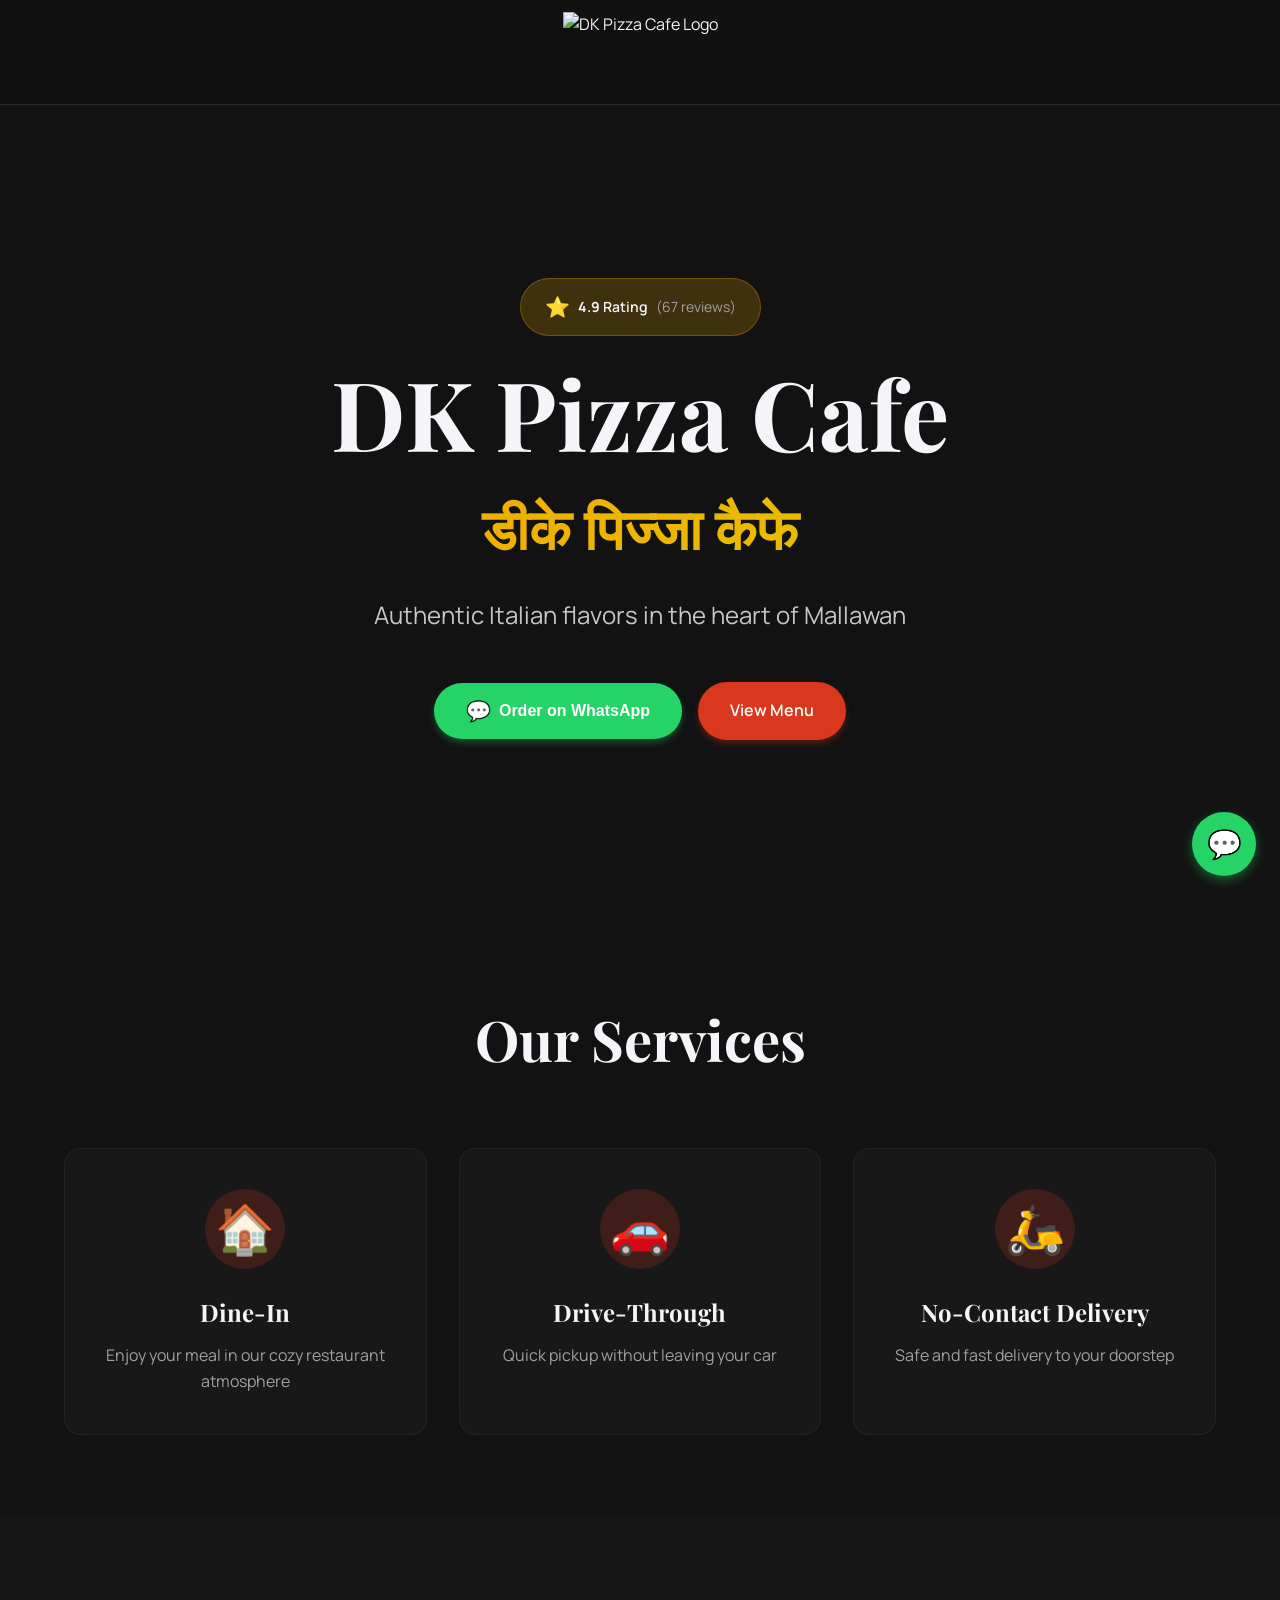
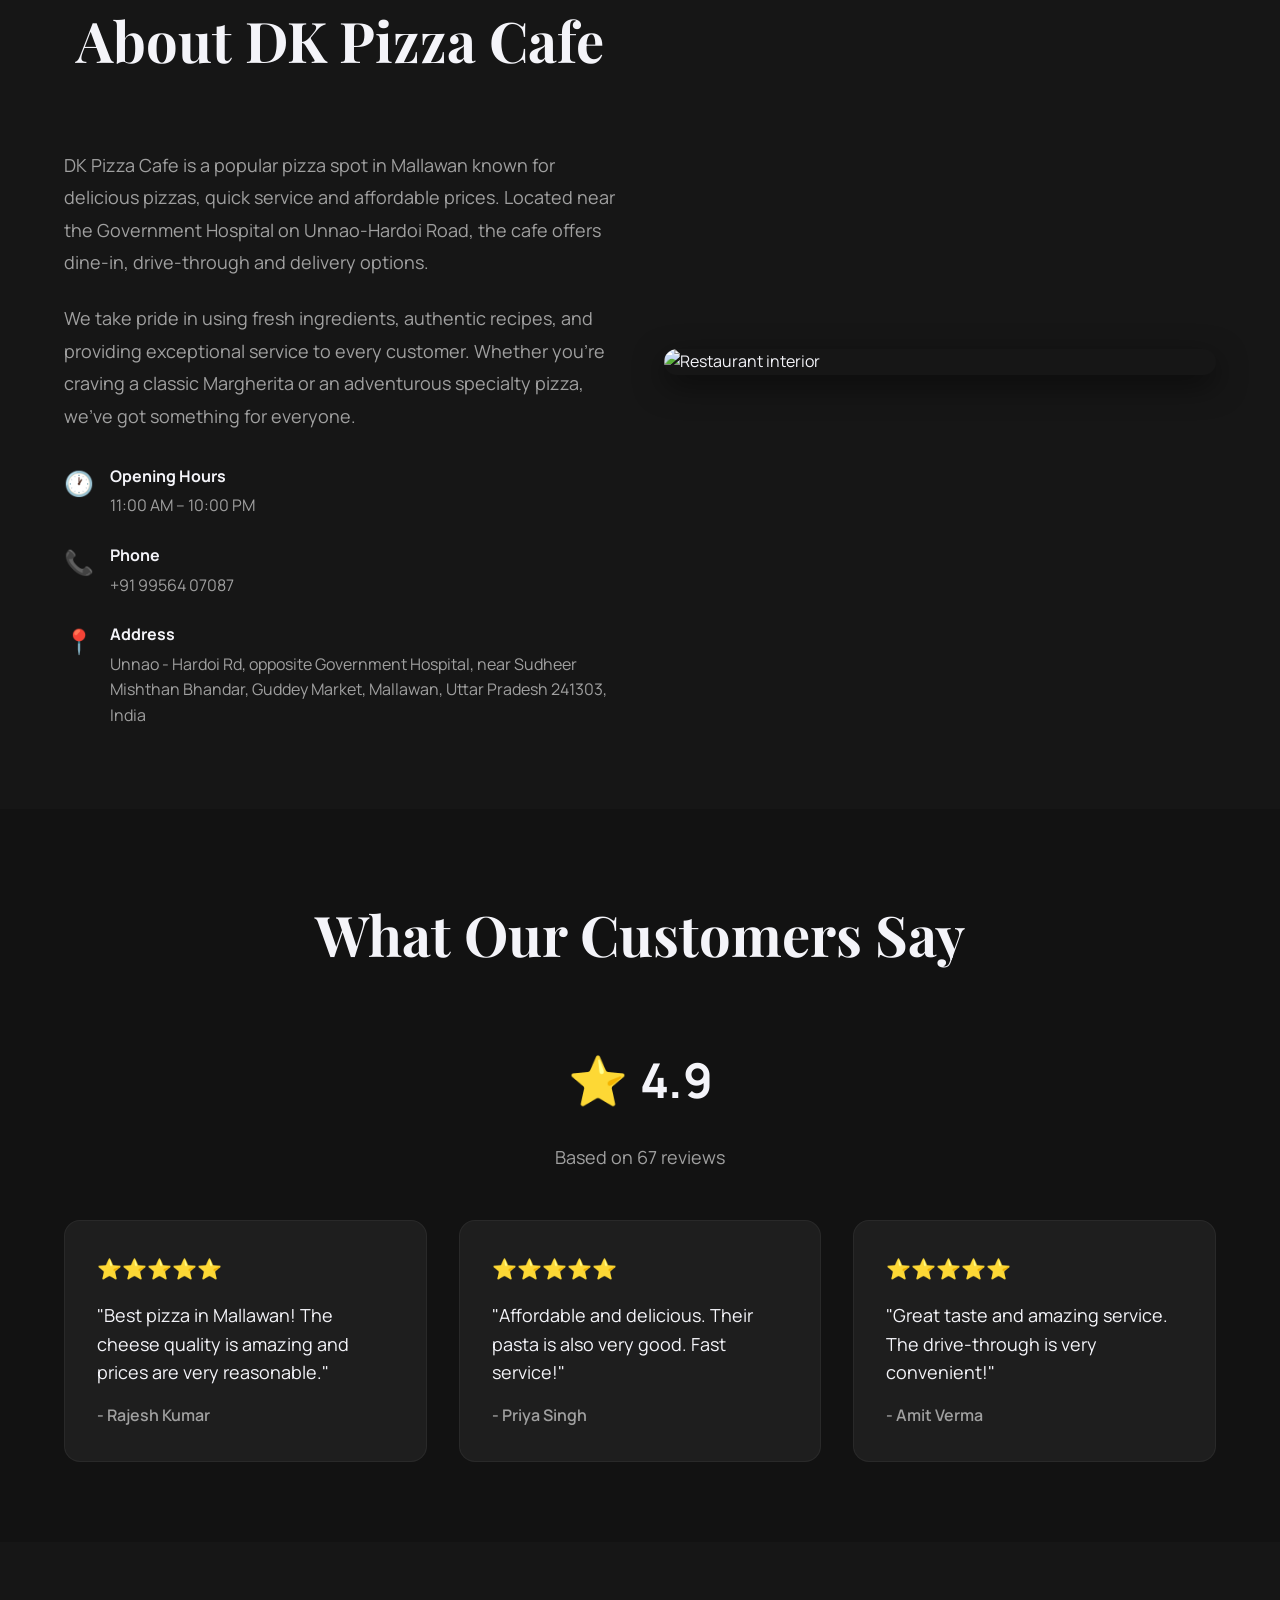
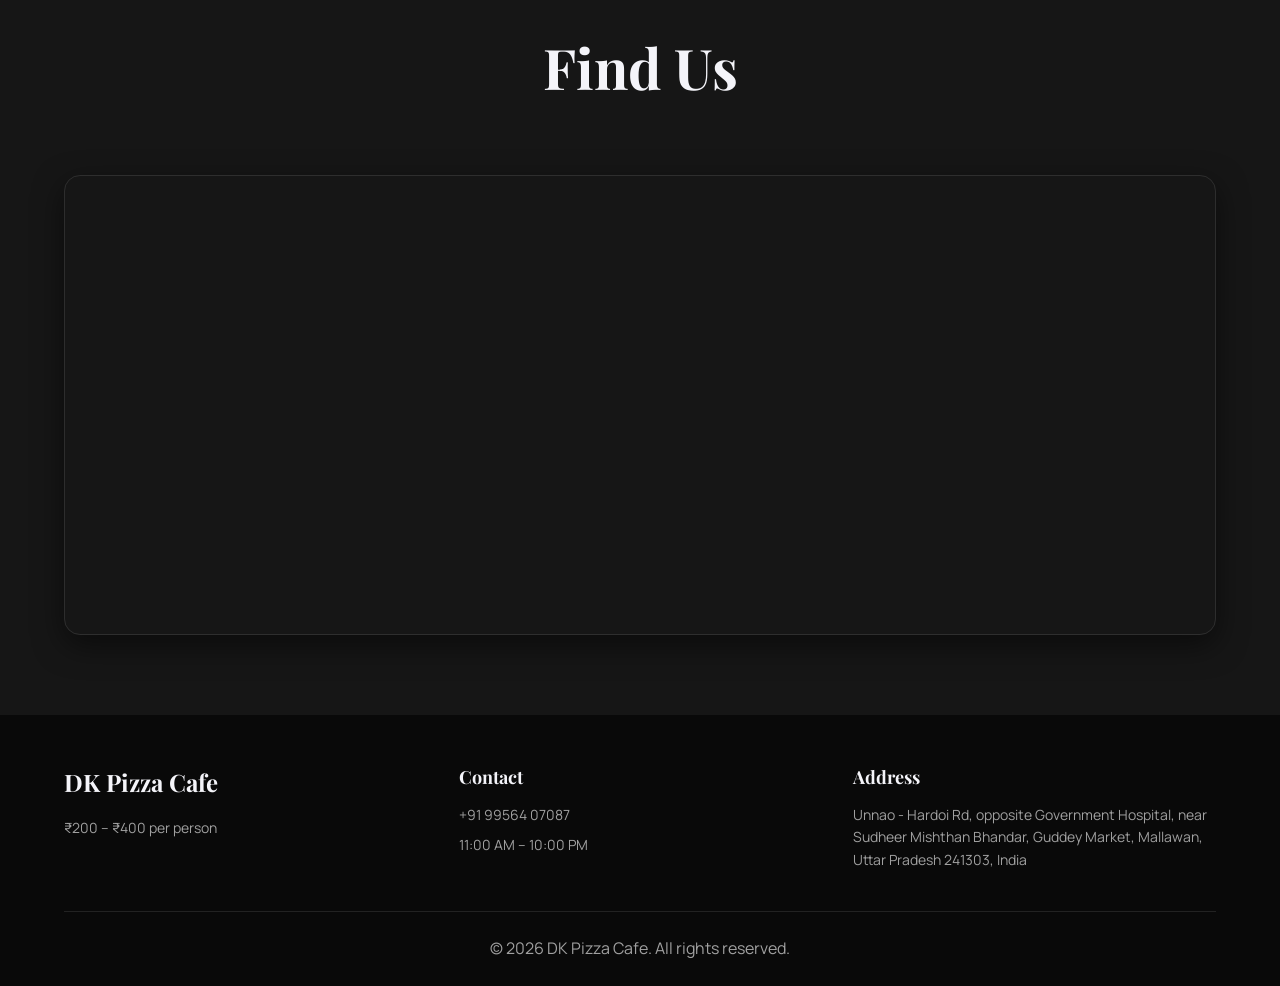
==== commit 6f51db0d: "auto-commit for 6bbec1e4-304e-4ea0-861b-5f6dda0ec48e" ====
--- a/html-project/index.html
+++ b/html-project/index.html
@@ -11,6 +11,13 @@
     <link rel="stylesheet" href="css/styles.css">
 </head>
 <body>
+    <!-- Header with Logo -->
+    <header class="site-header">
+        <div class="logo-container">
+            <img src="https://customer-assets.emergentagent.com/job_dk-pizza-menu/artifacts/6o37aox5_WhatsApp%20Image%202026-03-11%20at%207.06.47%20PM.jpeg" alt="DK Pizza Cafe Logo" class="site-logo">
+        </div>
+    </header>
+
     <!-- Hero Section -->
     <section class="hero" id="home">
         <div class="hero-overlay"></div>
--- a/html-project/css/styles.css
+++ b/html-project/css/styles.css
@@ -98,6 +98,39 @@
     width: 100%;
 }
 
+/* Site Header with Logo */
+.site-header {
+    position: fixed;
+    top: 0;
+    left: 0;
+    right: 0;
+    z-index: 1000;
+    background: rgba(18, 18, 18, 0.95);
+    backdrop-filter: blur(12px);
+    border-bottom: 1px solid rgba(255, 255, 255, 0.1);
+    padding: 12px 0;
+}
+
+.logo-container {
+    max-width: 1200px;
+    margin: 0 auto;
+    padding: 0 24px;
+    display: flex;
+    justify-content: center;
+}
+
+.site-logo {
+    height: 80px;
+    width: auto;
+    max-width: 200px;
+    object-fit: contain;
+    transition: transform 0.3s ease;
+}
+
+.site-logo:hover {
+    transform: scale(1.05);
+}
+
 /* Hero Section */
 .hero {
     position: relative;
@@ -109,6 +142,7 @@
     background-size: cover;
     background-position: center;
     background-attachment: fixed;
+    margin-top: 104px;
 }
 
 .hero-overlay {
@@ -458,7 +492,7 @@
 /* Menu Page Styles */
 .menu-header {
     position: sticky;
-    top: 0;
+    top: 104px;
     z-index: 100;
     background: rgba(30, 30, 30, 0.95);
     backdrop-filter: blur(12px);
@@ -527,7 +561,7 @@
 /* Category Filter */
 .category-filter {
     position: sticky;
-    top: 64px;
+    top: 168px;
     z-index: 90;
     background: rgba(18, 18, 18, 0.95);
     backdrop-filter: blur(12px);
@@ -1214,6 +1248,27 @@
 
 /* Responsive Design */
 @media (max-width: 768px) {
+    .site-logo {
+        height: 60px;
+        max-width: 150px;
+    }
+    
+    .site-header {
+        padding: 8px 0;
+    }
+    
+    .hero {
+        margin-top: 76px;
+    }
+    
+    .menu-header {
+        top: 76px;
+    }
+    
+    .category-filter {
+        top: 140px;
+    }
+    
     .hero-buttons {
         flex-direction: column;
         width: 100%;
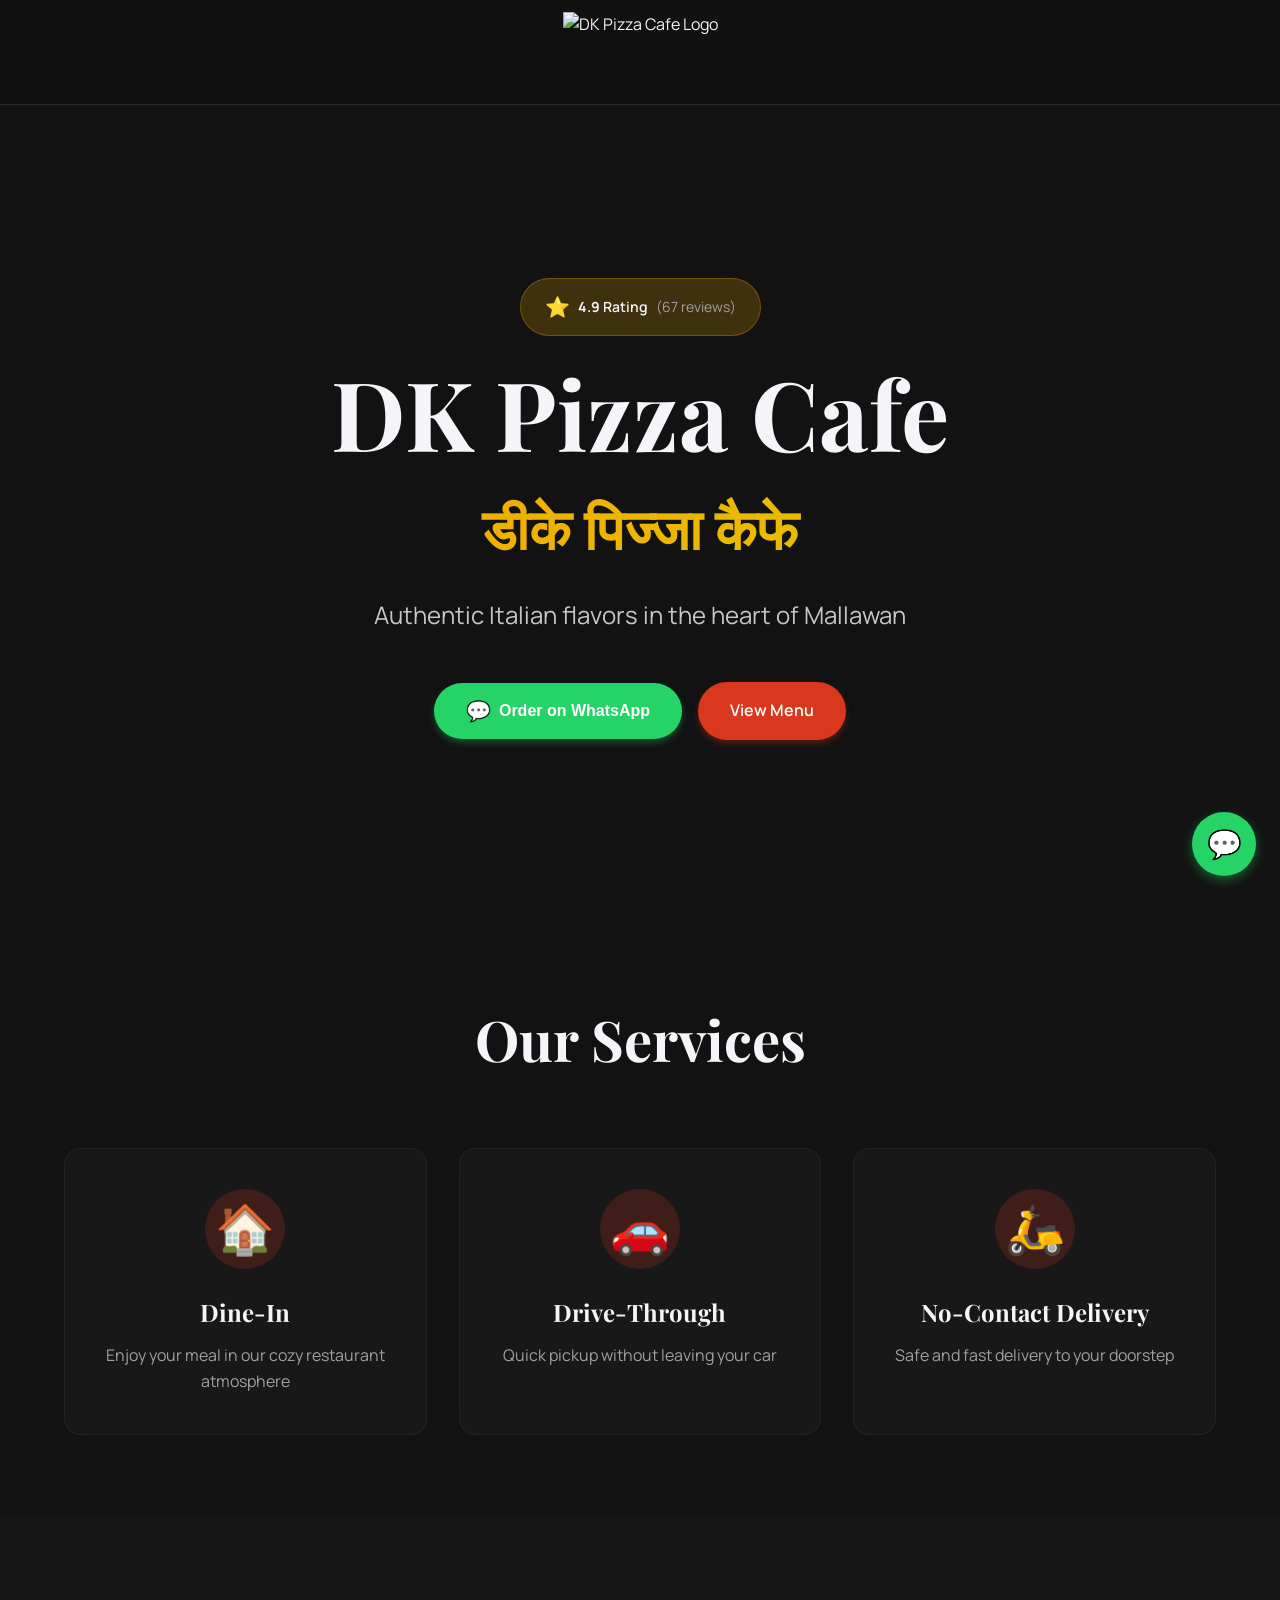
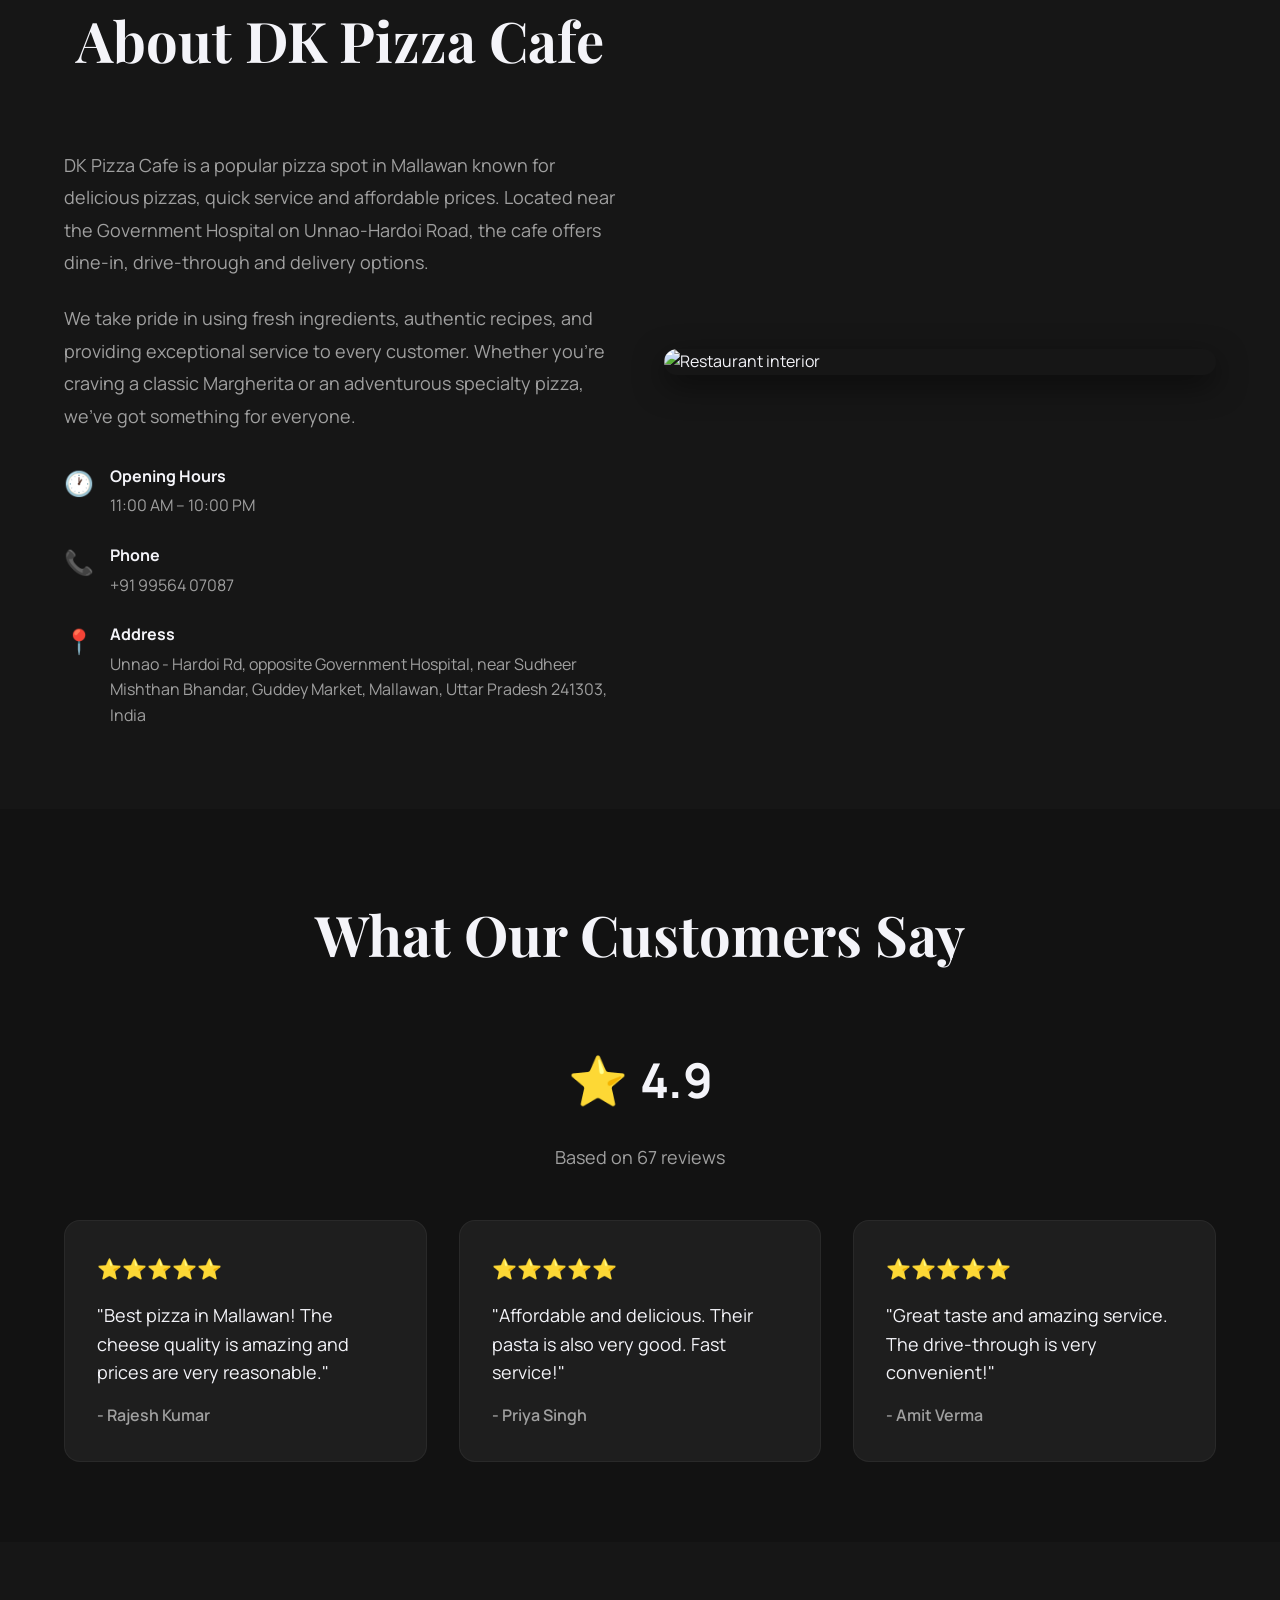
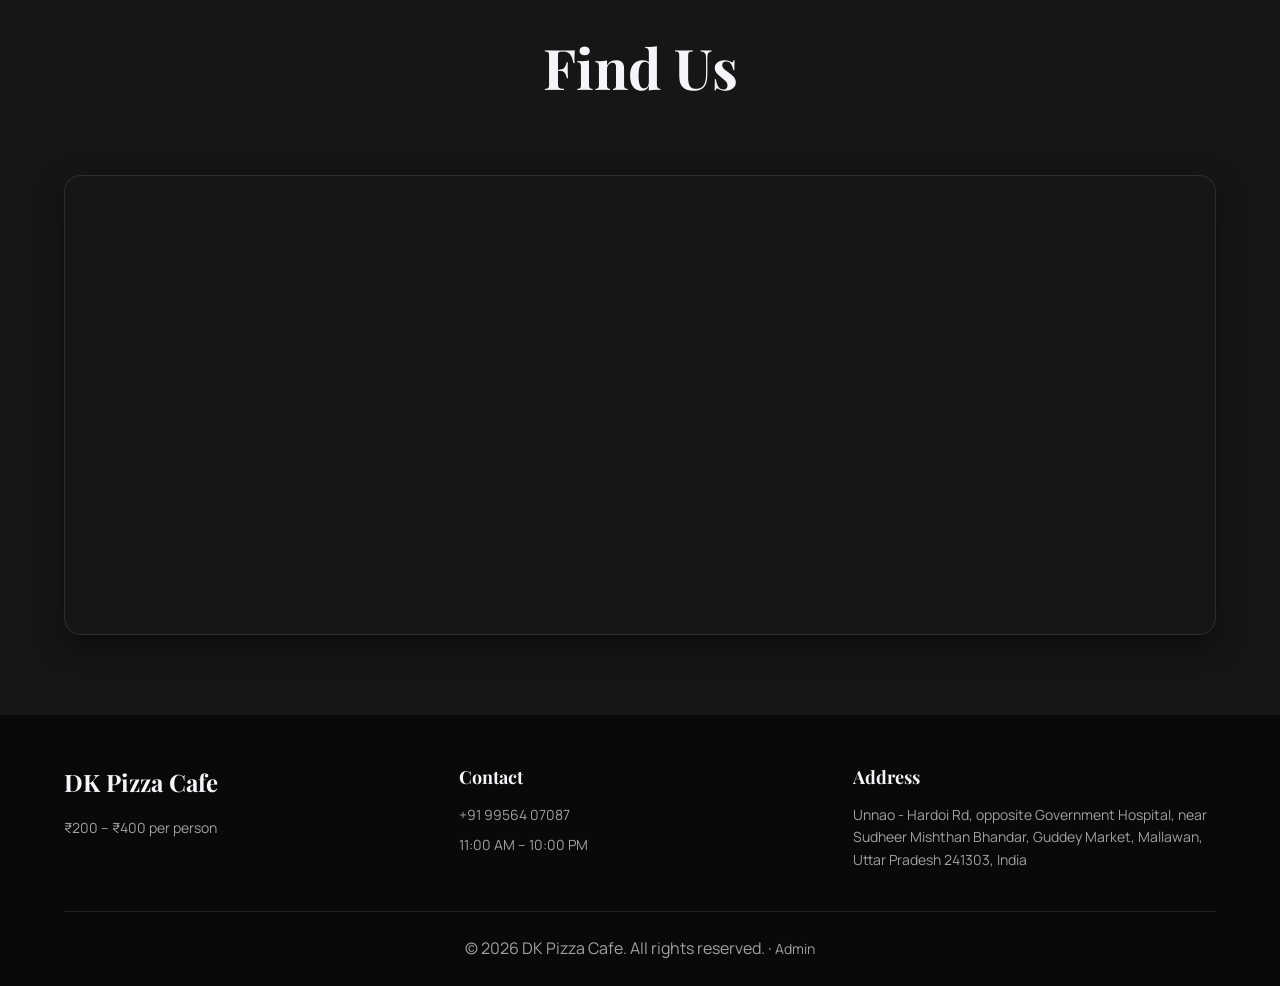
==== commit 330fa51a: "auto-commit for e82cc302-73e3-4e4b-a7fe-53da7823218f" ====
--- a/html-project/index.html
+++ b/html-project/index.html
@@ -179,7 +179,7 @@
                 </div>
             </div>
             <div class="footer-bottom">
-                <p>&copy; 2026 DK Pizza Cafe. All rights reserved.</p>
+                <p>&copy; 2026 DK Pizza Cafe. All rights reserved. · <a href="admin-login.html" class="admin-link">Admin</a></p>
             </div>
         </div>
     </footer>
--- a/html-project/css/styles.css
+++ b/html-project/css/styles.css
@@ -454,6 +454,18 @@
     border-top: 1px solid rgba(255, 255, 255, 0.1);
     text-align: center;
     color: var(--muted-foreground);
+}
+
+.admin-link {
+    color: var(--muted-foreground);
+    text-decoration: none;
+    font-size: 14px;
+    transition: color 0.3s ease;
+}
+
+.admin-link:hover {
+    color: var(--primary);
+    text-decoration: underline;
 }
 
 /* Floating WhatsApp Button */
@@ -672,6 +684,46 @@
     color: var(--primary);
 }
 
+/* Size Options */
+.size-options {
+    display: flex;
+    flex-direction: column;
+    gap: 8px;
+    margin: 12px 0;
+    padding: 12px;
+    background: rgba(42, 42, 42, 0.3);
+    border-radius: 8px;
+}
+
+.size-option {
+    display: flex;
+    align-items: center;
+    gap: 12px;
+    padding: 8px;
+    cursor: pointer;
+    border-radius: 6px;
+    transition: background 0.3s ease;
+}
+
+.size-option:hover {
+    background: rgba(42, 42, 42, 0.5);
+}
+
+.size-option input[type="radio"] {
+    cursor: pointer;
+}
+
+.size-label {
+    flex: 1;
+    color: var(--foreground);
+    font-weight: 500;
+}
+
+.size-price {
+    color: var(--primary);
+    font-weight: 700;
+}
+
 .add-to-cart-btn {
     background: var(--primary);
     color: white;
@@ -1079,7 +1131,14 @@
     display: inline-block;
     font-size: 12px;
     color: var(--secondary);
+    margin-bottom: 8px;
+}
+
+.sizes-display {
+    font-size: 13px;
+    color: var(--muted-foreground);
     margin-bottom: 12px;
+    font-weight: 500;
 }
 
 .admin-item-actions {
@@ -1134,6 +1193,48 @@
     display: flex;
     justify-content: space-between;
     color: var(--foreground);
+}
+
+/* Categories List */
+.categories-list {
+    display: flex;
+    flex-direction: column;
+    gap: 16px;
+}
+
+.category-item {
+    background: var(--surface);
+    padding: 20px 24px;
+    border-radius: 12px;
+    border: 1px solid rgba(255, 255, 255, 0.05);
+    display: flex;
+    justify-content: space-between;
+    align-items: center;
+}
+
+.category-info h3 {
+    font-size: 20px;
+    color: var(--foreground);
+    margin-bottom: 4px;
+}
+
+.category-count {
+    font-size: 14px;
+    color: var(--muted-foreground);
+}
+
+.category-actions {
+    display: flex;
+    gap: 8px;
+}
+
+/* Size Fields */
+.size-field {
+    margin-bottom: 12px;
+}
+
+.size-field input {
+    width: 100%;
 }
 
 /* Settings Form */
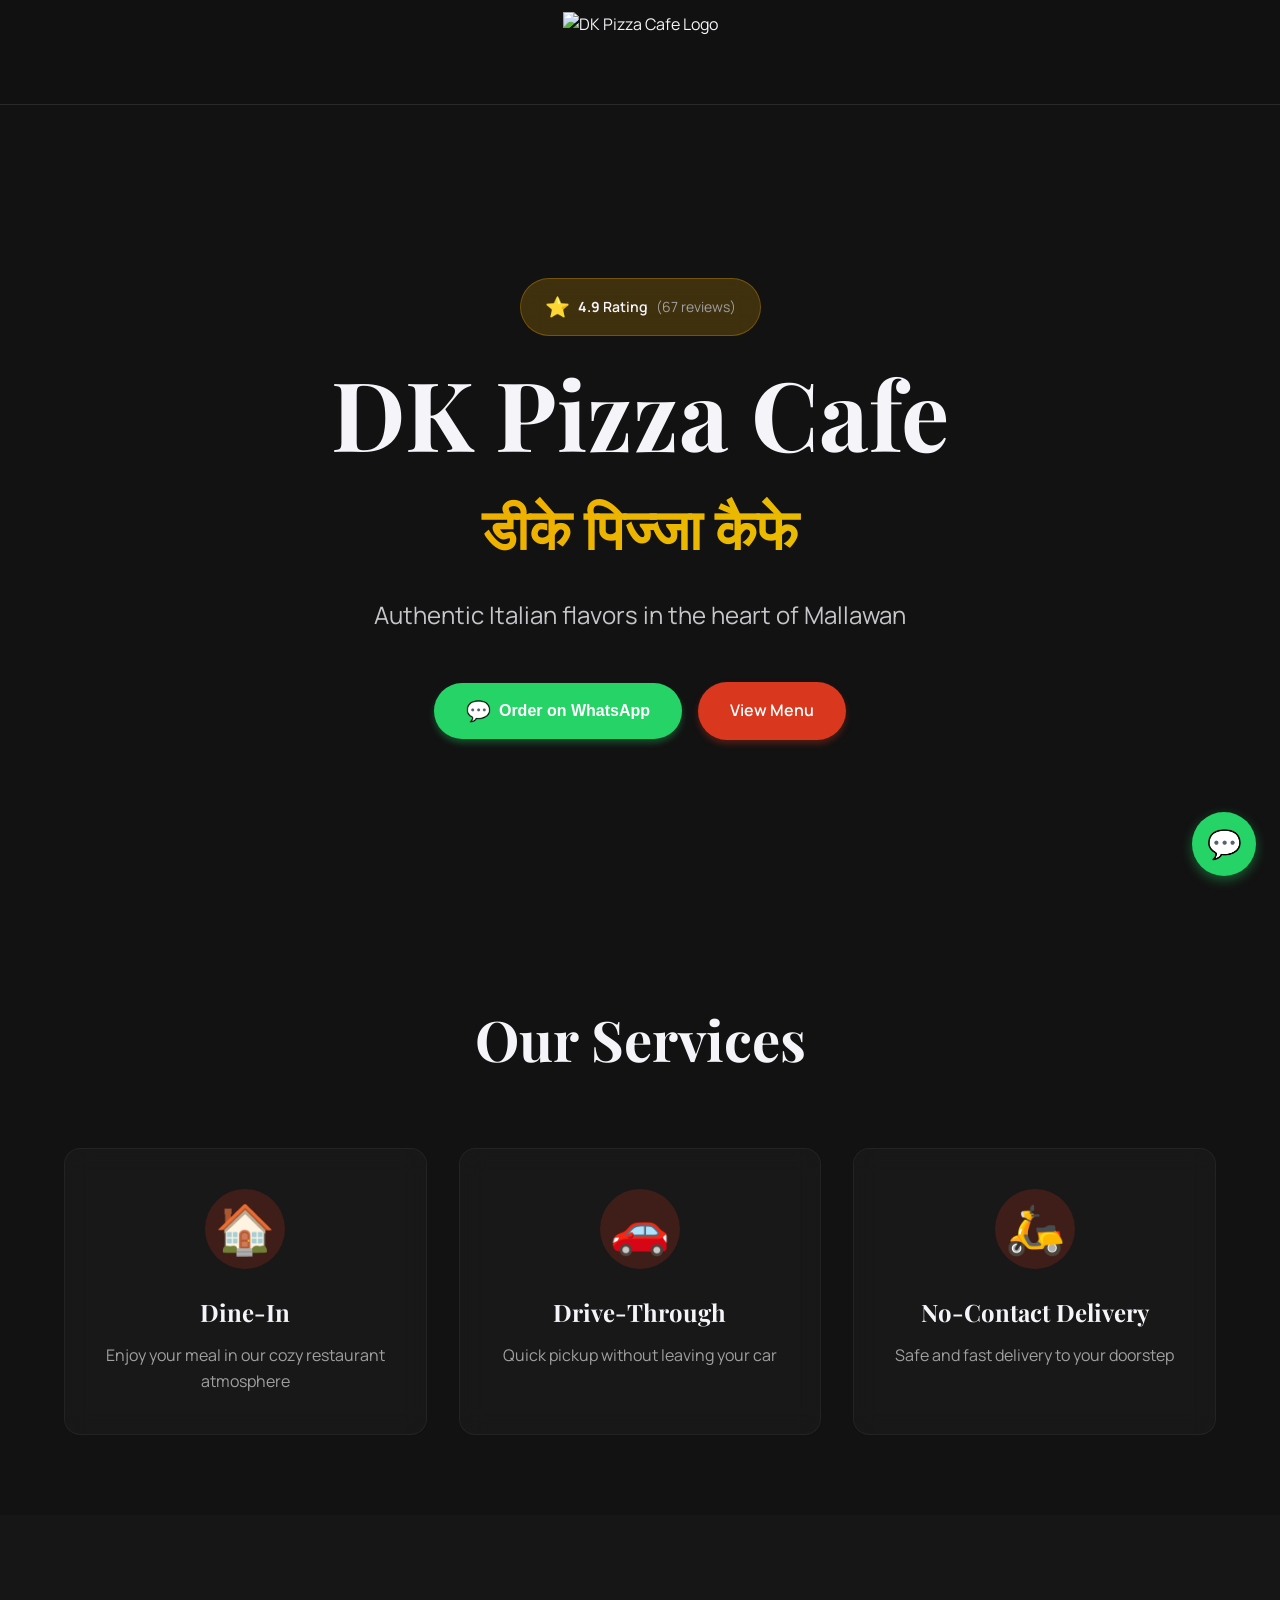
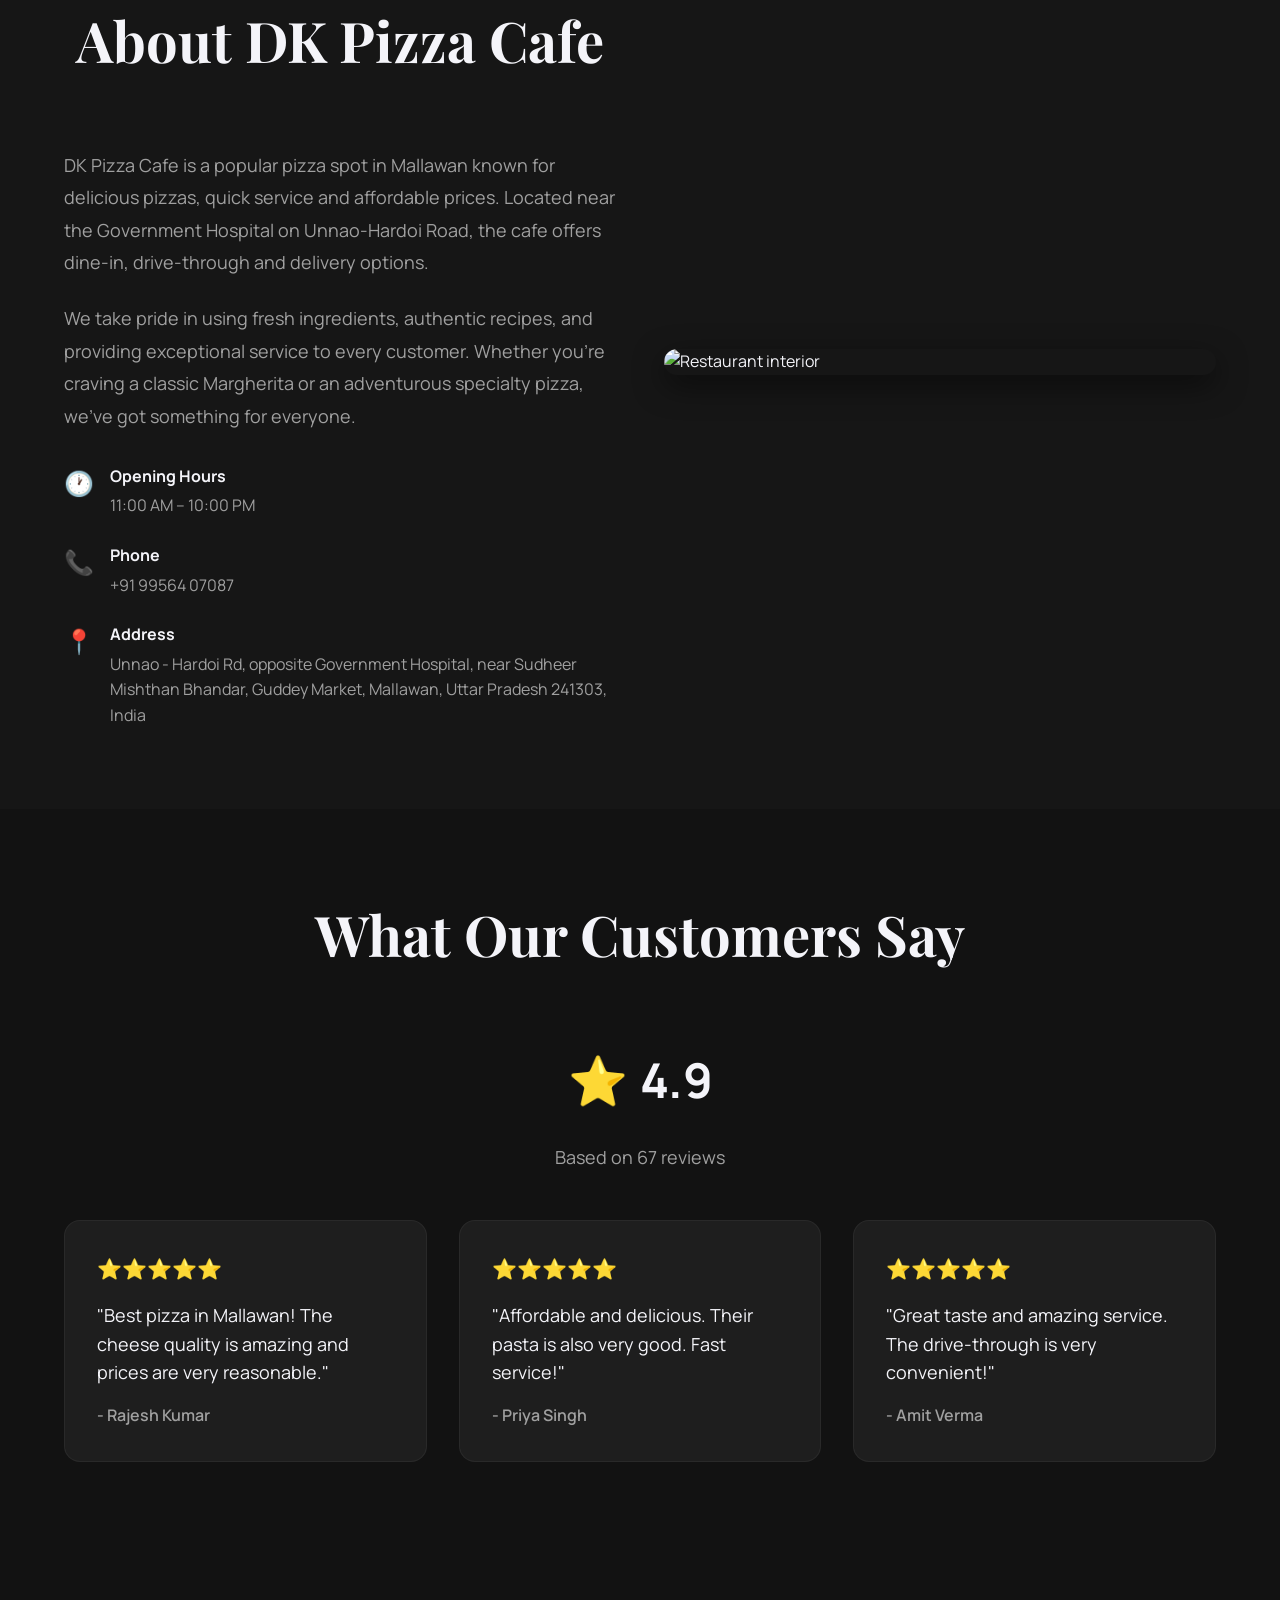
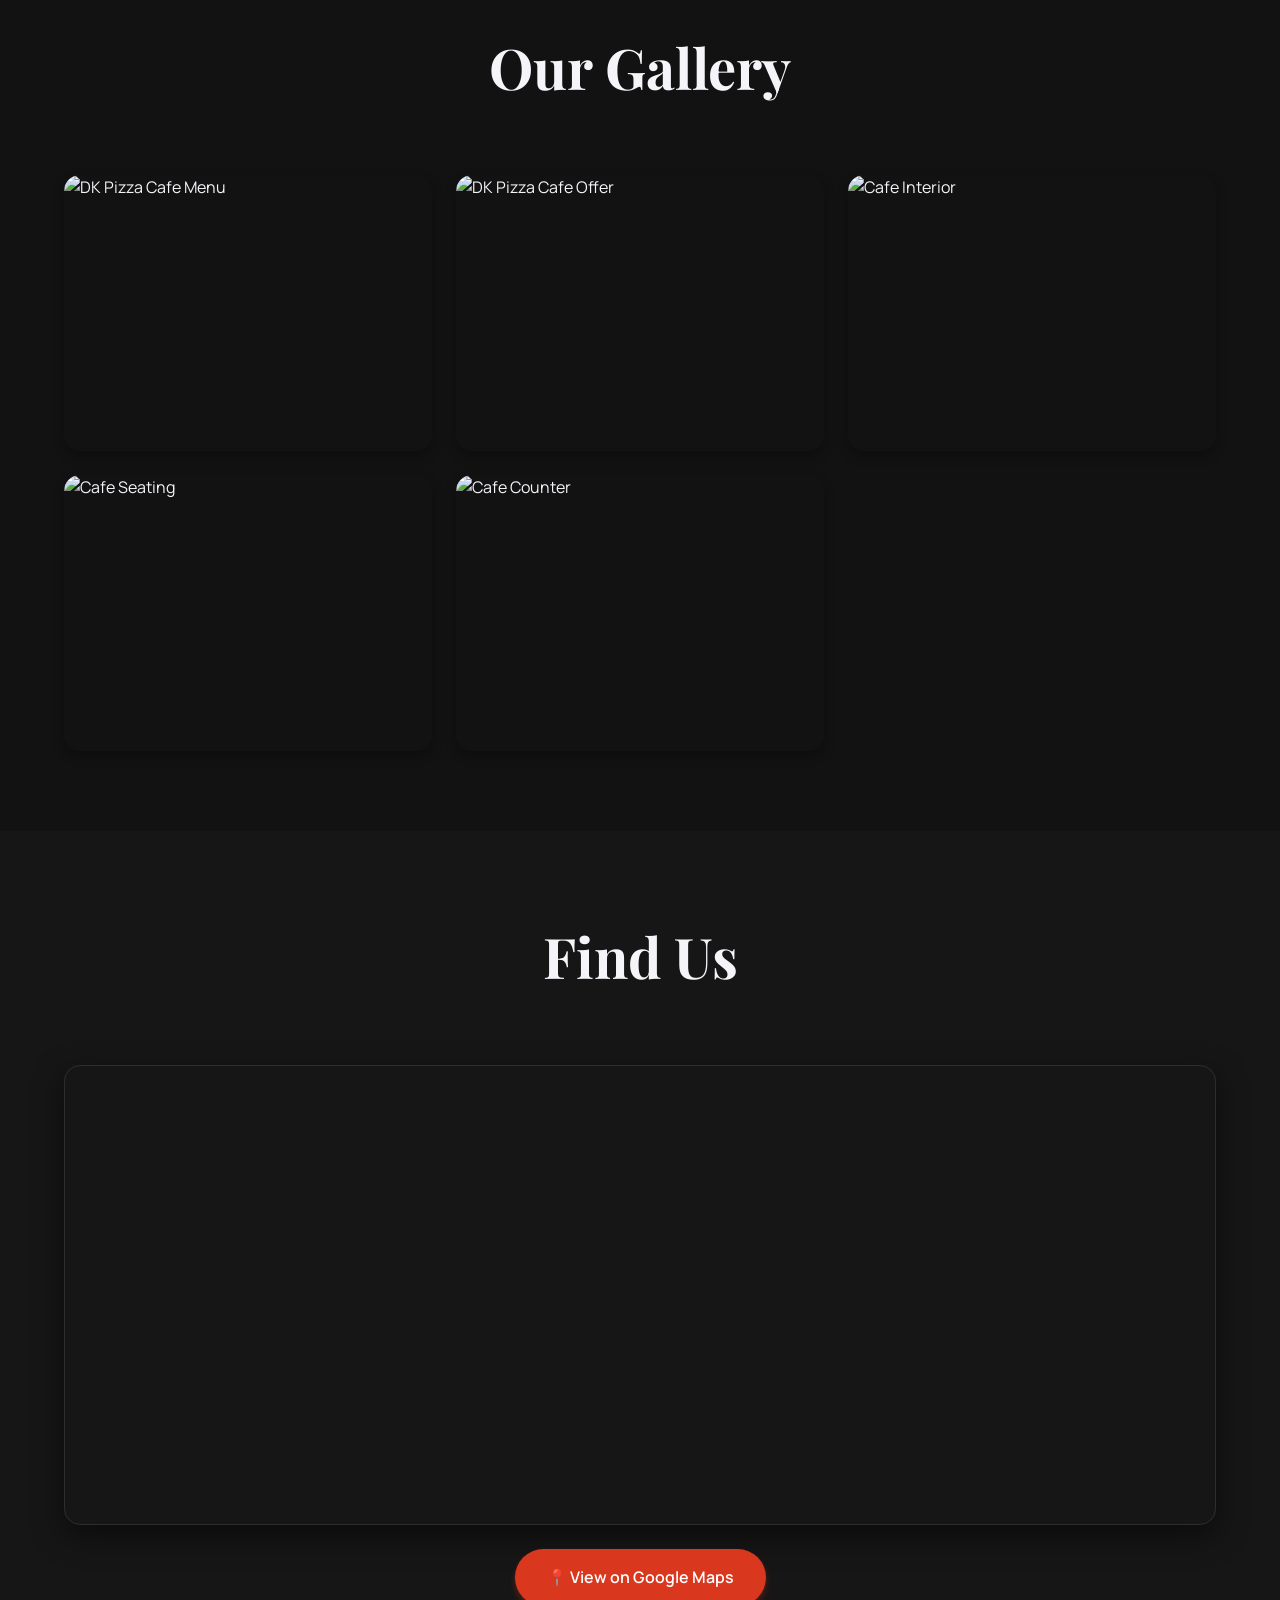
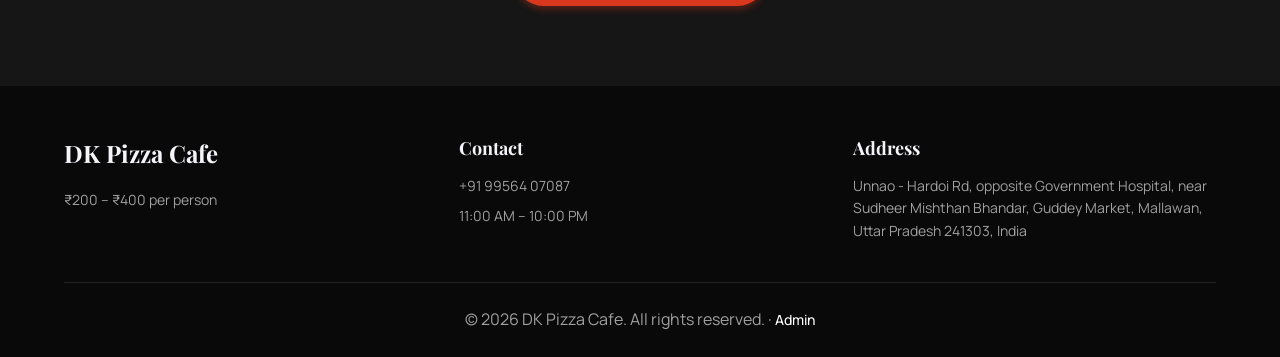
==== commit ca8562bd: "auto-commit for 8646924f-d7d9-4d00-9009-af8405320b27" ====
--- a/html-project/index.html
+++ b/html-project/index.html
@@ -141,6 +141,24 @@
         </div>
     </section>
 
+    <!-- Gallery Section -->
+    <section class="gallery" id="gallery">
+        <div class="container">
+            <h2 class="section-title">Our Gallery</h2>
+            <div id="gallery-grid" class="gallery-grid">
+                <!-- Gallery images will be dynamically inserted -->
+            </div>
+        </div>
+    </section>
+
+    <!-- Lightbox -->
+    <div id="lightbox" class="lightbox">
+        <button class="lightbox-close" onclick="closeLightbox()">&times;</button>
+        <button class="lightbox-prev" onclick="changeLightboxImage(-1)">&#10094;</button>
+        <button class="lightbox-next" onclick="changeLightboxImage(1)">&#10095;</button>
+        <img id="lightbox-image" class="lightbox-image" src="" alt="">
+    </div>
+
     <!-- Location Section -->
     <section class="location" id="location">
         <div class="container">
@@ -157,6 +175,11 @@
                     title="DK Pizza Cafe Location">
                 </iframe>
             </div>
+            <div class="location-button">
+                <a href="https://maps.app.goo.gl/CWZDanhFFRaCwRrJ9" target="_blank" class="btn btn-primary" data-testid="view-on-maps-btn">
+                    📍 View on Google Maps
+                </a>
+            </div>
         </div>
     </section>
 
--- a/html-project/css/styles.css
+++ b/html-project/css/styles.css
@@ -416,6 +416,137 @@
     overflow: hidden;
     box-shadow: 0 10px 30px rgba(0, 0, 0, 0.5);
     border: 1px solid rgba(255, 255, 255, 0.1);
+    margin-bottom: 24px;
+}
+
+.location-button {
+    text-align: center;
+    margin-top: 24px;
+}
+
+/* Gallery Section */
+.gallery {
+    padding: 80px 0;
+}
+
+.gallery-grid {
+    display: grid;
+    grid-template-columns: repeat(auto-fit, minmax(280px, 1fr));
+    gap: 24px;
+}
+
+.gallery-item {
+    position: relative;
+    cursor: pointer;
+    border-radius: 16px;
+    overflow: hidden;
+    aspect-ratio: 4/3;
+    box-shadow: 0 4px 12px rgba(0, 0, 0, 0.3);
+    transition: transform 0.3s ease, box-shadow 0.3s ease;
+}
+
+.gallery-item:hover {
+    transform: translateY(-4px);
+    box-shadow: 0 8px 20px rgba(0, 0, 0, 0.5);
+}
+
+.gallery-item img {
+    width: 100%;
+    height: 100%;
+    object-fit: cover;
+    display: block;
+    transition: transform 0.3s ease;
+}
+
+.gallery-item:hover img {
+    transform: scale(1.1);
+}
+
+.gallery-overlay {
+    position: absolute;
+    inset: 0;
+    background: rgba(0, 0, 0, 0.6);
+    display: flex;
+    align-items: center;
+    justify-content: center;
+    opacity: 0;
+    transition: opacity 0.3s ease;
+}
+
+.gallery-item:hover .gallery-overlay {
+    opacity: 1;
+}
+
+.gallery-overlay span {
+    color: white;
+    font-size: 20px;
+    font-weight: 600;
+}
+
+/* Lightbox */
+.lightbox {
+    display: none;
+    position: fixed;
+    inset: 0;
+    z-index: 1000;
+    background: rgba(0, 0, 0, 0.95);
+    align-items: center;
+    justify-content: center;
+    padding: 20px;
+}
+
+.lightbox-image {
+    max-width: 90vw;
+    max-height: 90vh;
+    object-fit: contain;
+    border-radius: 8px;
+}
+
+.lightbox-close {
+    position: absolute;
+    top: 20px;
+    right: 20px;
+    background: transparent;
+    border: none;
+    color: white;
+    font-size: 48px;
+    cursor: pointer;
+    line-height: 1;
+    padding: 10px;
+    transition: color 0.3s ease;
+    z-index: 1001;
+}
+
+.lightbox-close:hover {
+    color: var(--primary);
+}
+
+.lightbox-prev,
+.lightbox-next {
+    position: absolute;
+    top: 50%;
+    transform: translateY(-50%);
+    background: rgba(255, 255, 255, 0.1);
+    border: none;
+    color: white;
+    font-size: 36px;
+    padding: 20px 15px;
+    cursor: pointer;
+    transition: background 0.3s ease;
+    z-index: 1001;
+}
+
+.lightbox-prev:hover,
+.lightbox-next:hover {
+    background: rgba(255, 255, 255, 0.2);
+}
+
+.lightbox-prev {
+    left: 20px;
+}
+
+.lightbox-next {
+    right: 20px;
 }
 
 /* Footer */
@@ -457,9 +588,10 @@
 }
 
 .admin-link {
-    color: var(--muted-foreground);
+    color: white;
     text-decoration: none;
     font-size: 14px;
+    font-weight: 500;
     transition: color 0.3s ease;
 }
 
@@ -925,11 +1057,29 @@
     align-items: center;
     justify-content: center;
     padding: 24px;
+    background: var(--background);
 }
 
 .admin-login-container {
     width: 100%;
     max-width: 500px;
+    position: relative;
+    z-index: 1;
+}
+
+.back-link {
+    display: inline-flex;
+    align-items: center;
+    gap: 8px;
+    color: var(--foreground);
+    text-decoration: none;
+    font-weight: 600;
+    margin-bottom: 16px;
+    transition: color 0.3s ease;
+}
+
+.back-link:hover {
+    color: var(--primary);
 }
 
 .login-card {
@@ -1226,6 +1376,44 @@
 .category-actions {
     display: flex;
     gap: 8px;
+}
+
+/* Admin Gallery Grid */
+.admin-gallery-grid {
+    display: grid;
+    grid-template-columns: repeat(auto-fill, minmax(250px, 1fr));
+    gap: 24px;
+}
+
+.admin-gallery-item {
+    position: relative;
+    aspect-ratio: 4/3;
+    border-radius: 12px;
+    overflow: hidden;
+    box-shadow: 0 4px 12px rgba(0, 0, 0, 0.3);
+    cursor: pointer;
+}
+
+.admin-gallery-item img {
+    width: 100%;
+    height: 100%;
+    object-fit: cover;
+    display: block;
+}
+
+.admin-gallery-overlay {
+    position: absolute;
+    inset: 0;
+    background: rgba(0, 0, 0, 0.7);
+    display: flex;
+    align-items: center;
+    justify-content: center;
+    opacity: 0;
+    transition: opacity 0.3s ease;
+}
+
+.admin-gallery-item:hover .admin-gallery-overlay {
+    opacity: 1;
 }
 
 /* Size Fields */
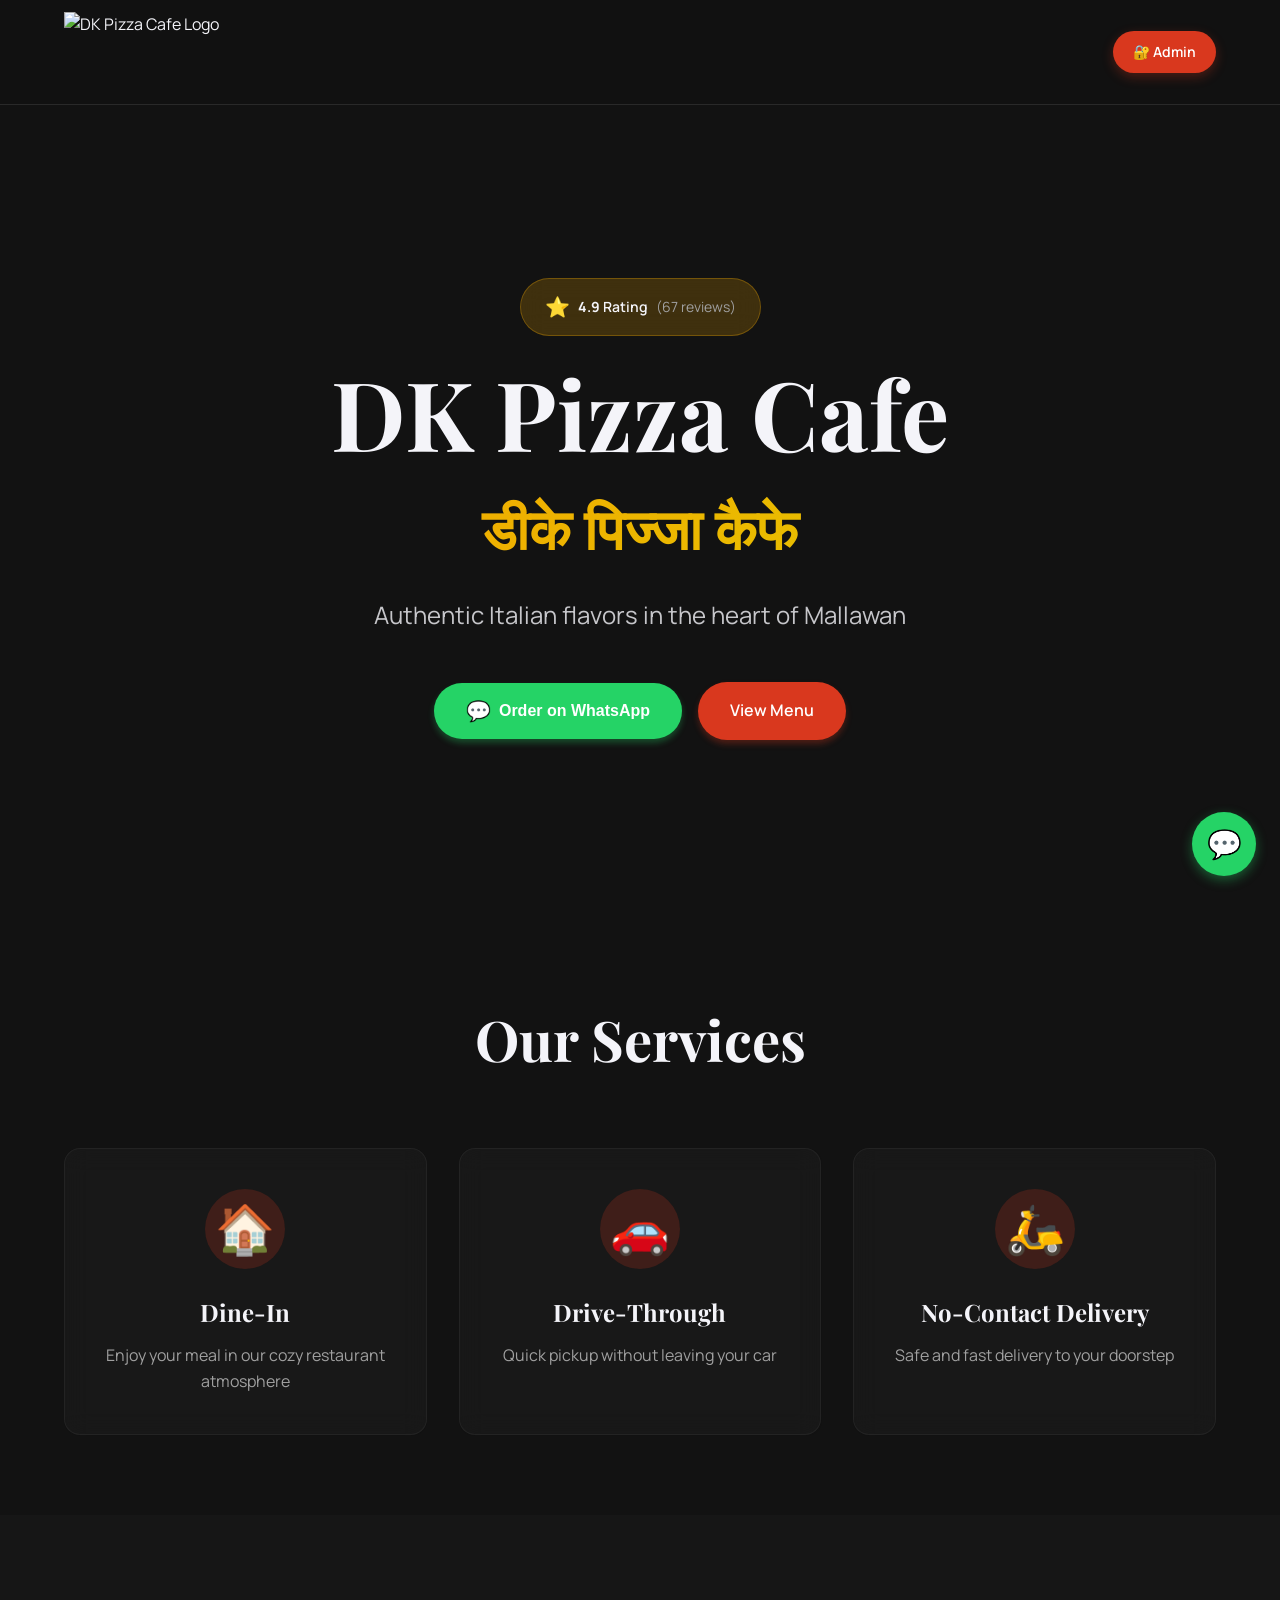
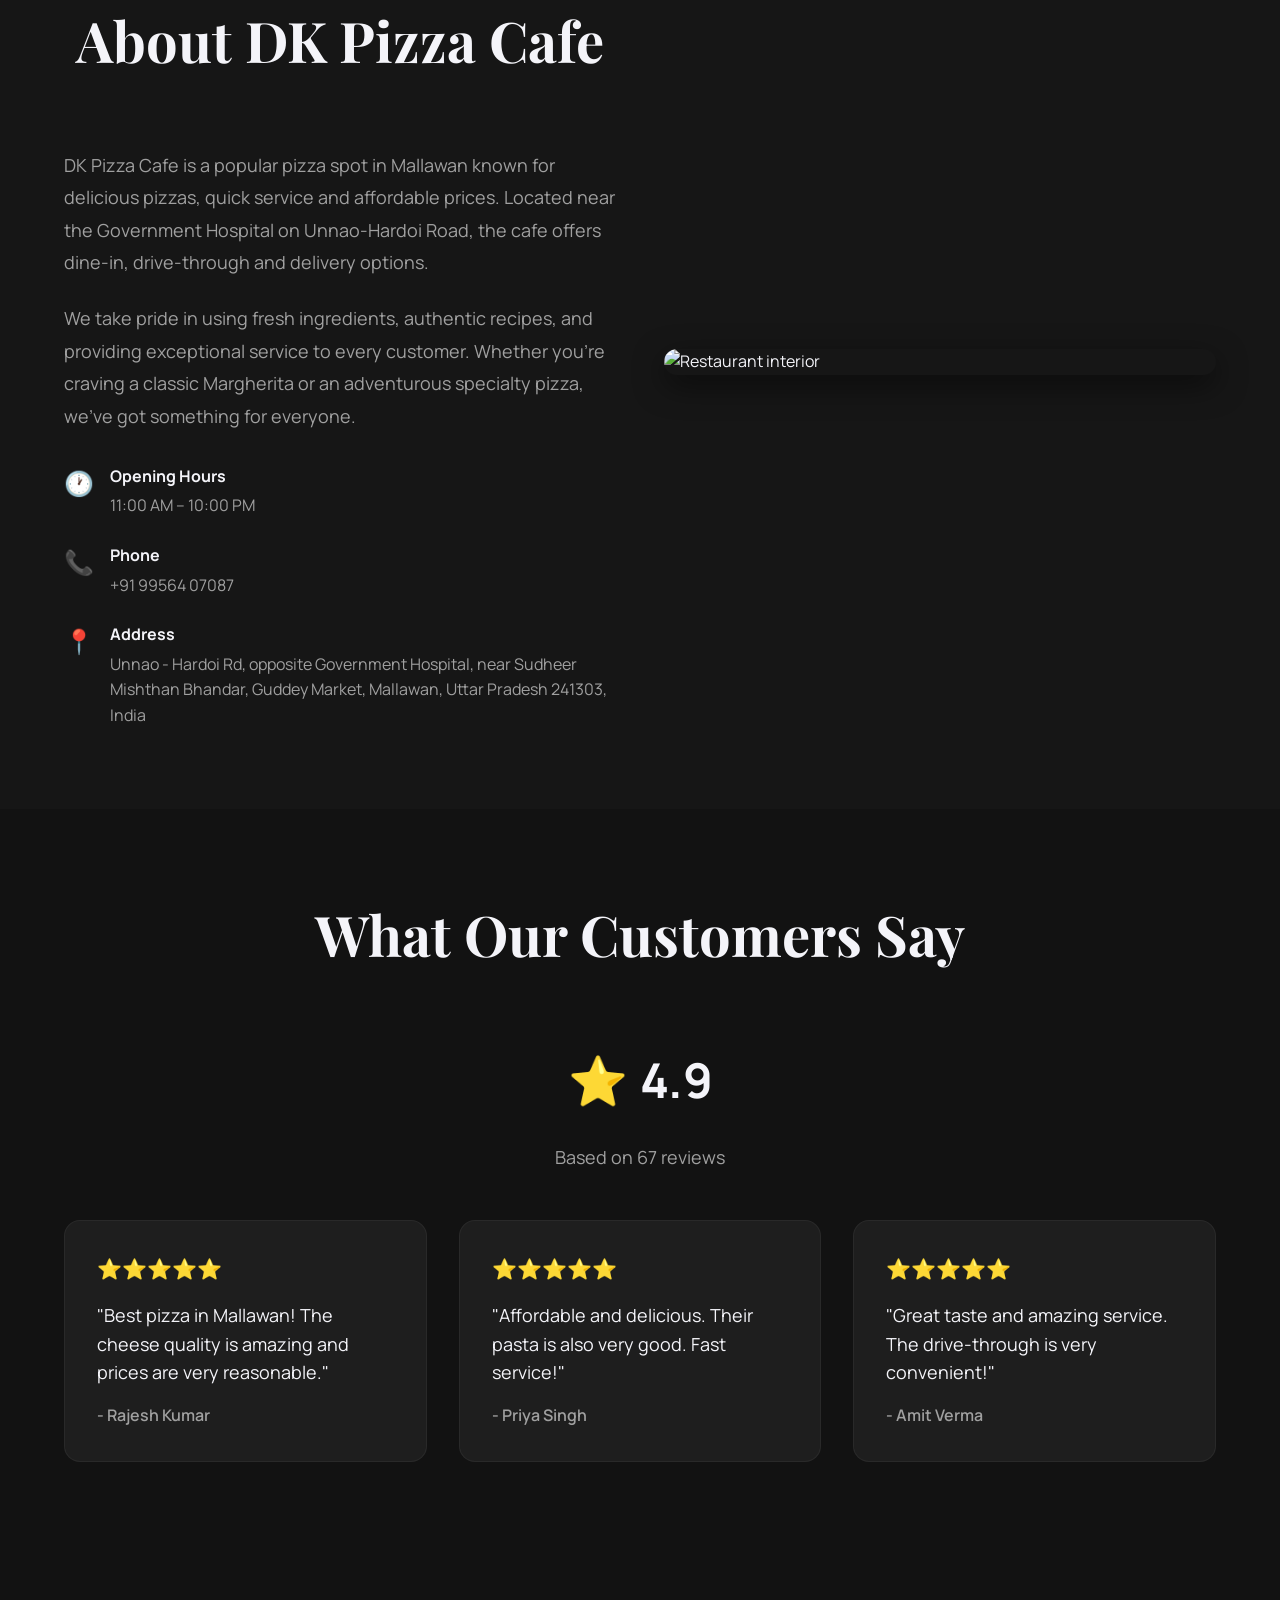
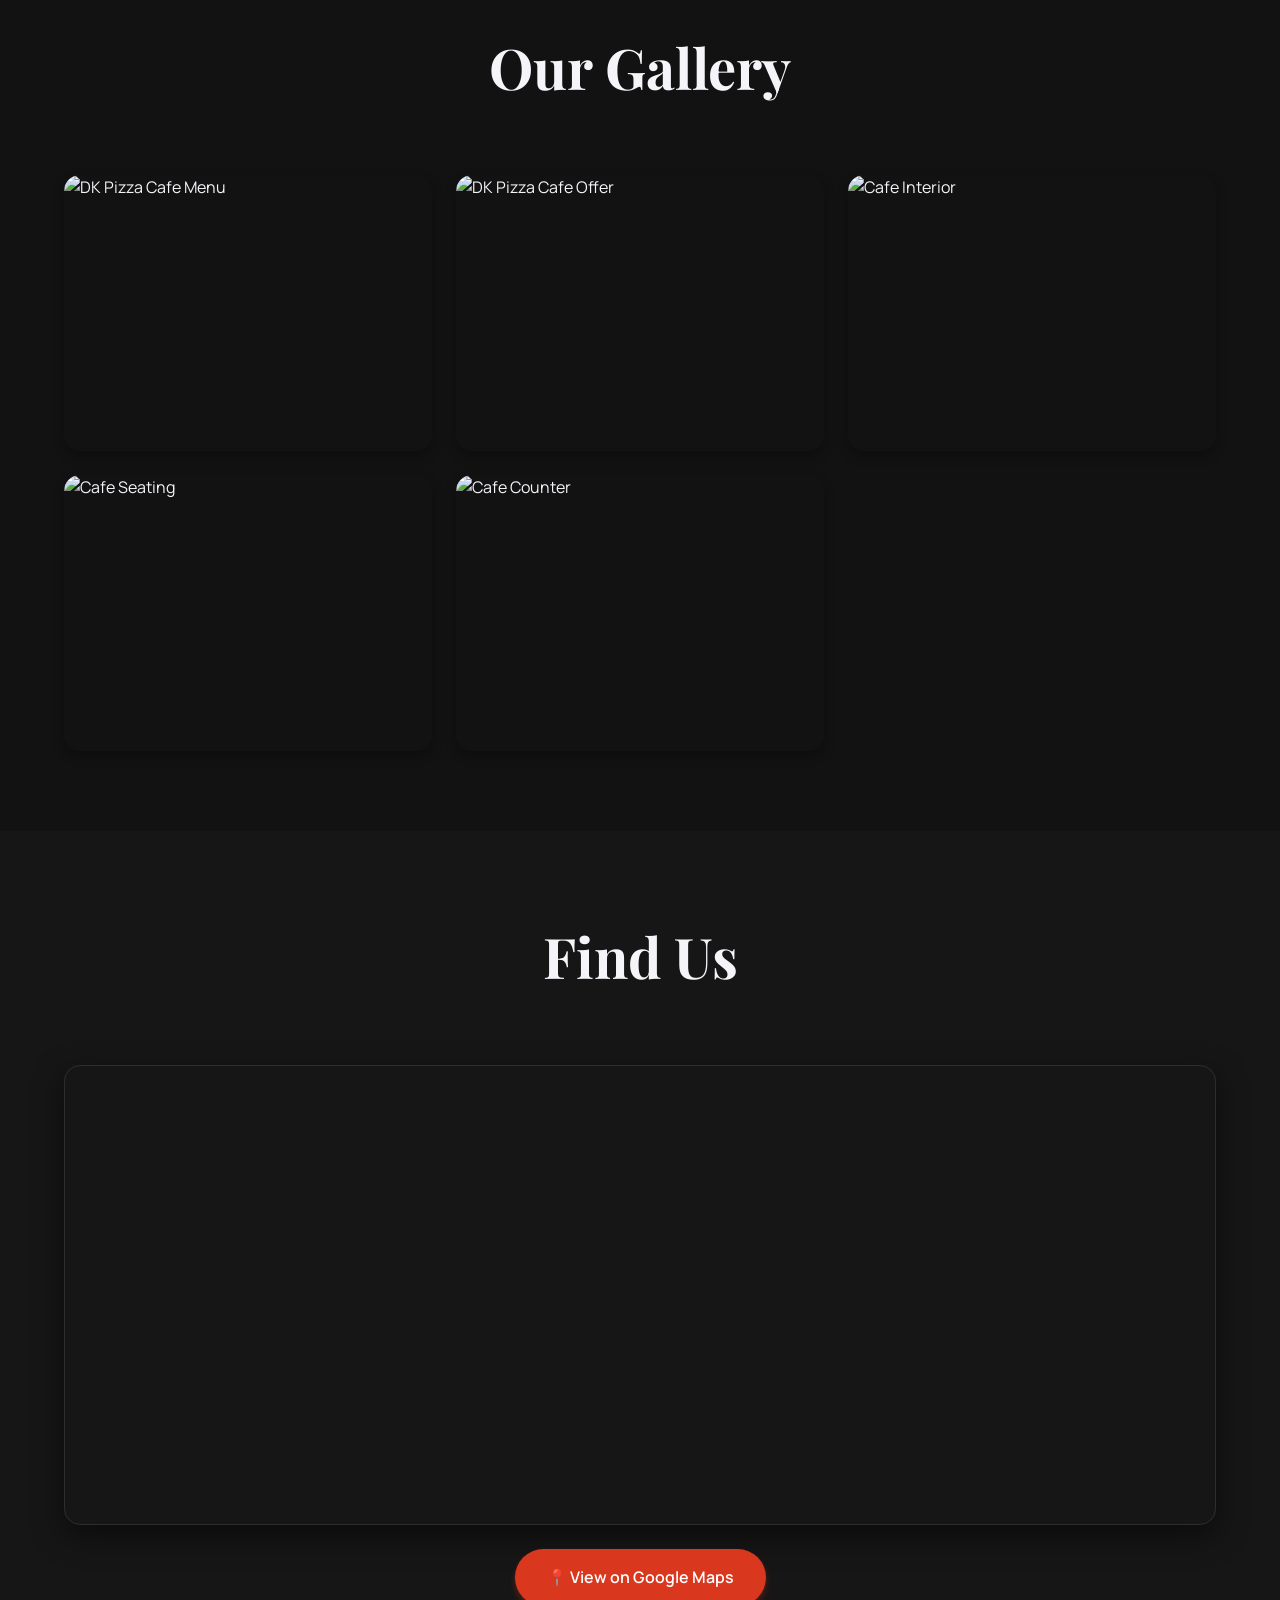
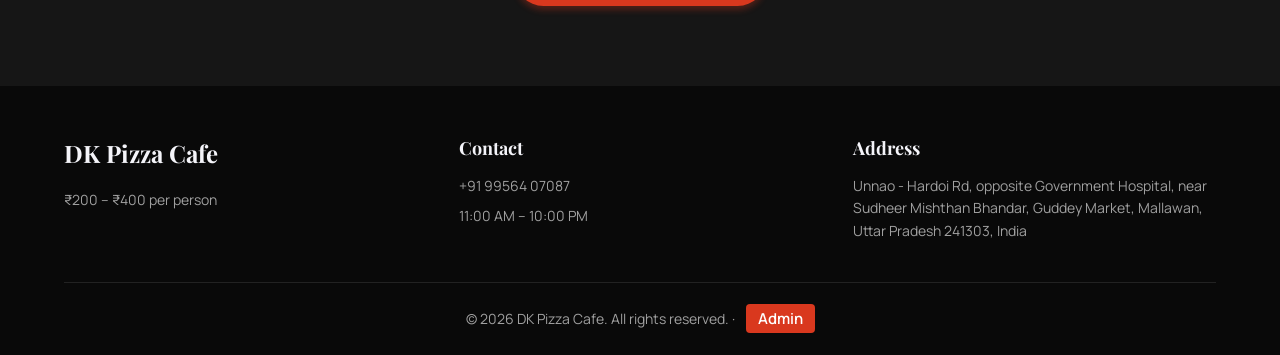
==== commit a17eb6d3: "auto-commit for fa9b8391-bb61-493f-8ef9-866ab4b9cea9" ====
--- a/html-project/index.html
+++ b/html-project/index.html
@@ -15,6 +15,9 @@
     <header class="site-header">
         <div class="logo-container">
             <img src="https://customer-assets.emergentagent.com/job_dk-pizza-menu/artifacts/6o37aox5_WhatsApp%20Image%202026-03-11%20at%207.06.47%20PM.jpeg" alt="DK Pizza Cafe Logo" class="site-logo">
+            <a href="admin-login.html" class="header-admin-btn" data-testid="header-admin-link">
+                🔐 Admin
+            </a>
         </div>
     </header>
 
--- a/html-project/css/styles.css
+++ b/html-project/css/styles.css
@@ -116,7 +116,8 @@
     margin: 0 auto;
     padding: 0 24px;
     display: flex;
-    justify-content: center;
+    justify-content: space-between;
+    align-items: center;
 }
 
 .site-logo {
@@ -129,6 +130,25 @@
 
 .site-logo:hover {
     transform: scale(1.05);
+}
+
+.header-admin-btn {
+    background: var(--primary);
+    color: white;
+    padding: 10px 20px;
+    border-radius: 50px;
+    text-decoration: none;
+    font-weight: 600;
+    font-size: 14px;
+    transition: all 0.3s ease;
+    box-shadow: 0 4px 12px rgba(217, 56, 30, 0.3);
+}
+
+.header-admin-btn:hover {
+    background: var(--secondary);
+    color: var(--background);
+    transform: scale(1.05);
+    box-shadow: 0 6px 16px rgba(242, 169, 0, 0.4);
 }
 
 /* Hero Section */
@@ -585,19 +605,25 @@
     border-top: 1px solid rgba(255, 255, 255, 0.1);
     text-align: center;
     color: var(--muted-foreground);
+    font-size: 14px;
 }
 
 .admin-link {
     color: white;
     text-decoration: none;
-    font-size: 14px;
-    font-weight: 500;
-    transition: color 0.3s ease;
+    font-size: 15px;
+    font-weight: 600;
+    padding: 4px 12px;
+    border-radius: 4px;
+    background: var(--primary);
+    transition: all 0.3s ease;
+    margin-left: 8px;
 }
 
 .admin-link:hover {
-    color: var(--primary);
-    text-decoration: underline;
+    background: var(--secondary);
+    color: var(--background);
+    transform: scale(1.05);
 }
 
 /* Floating WhatsApp Button */
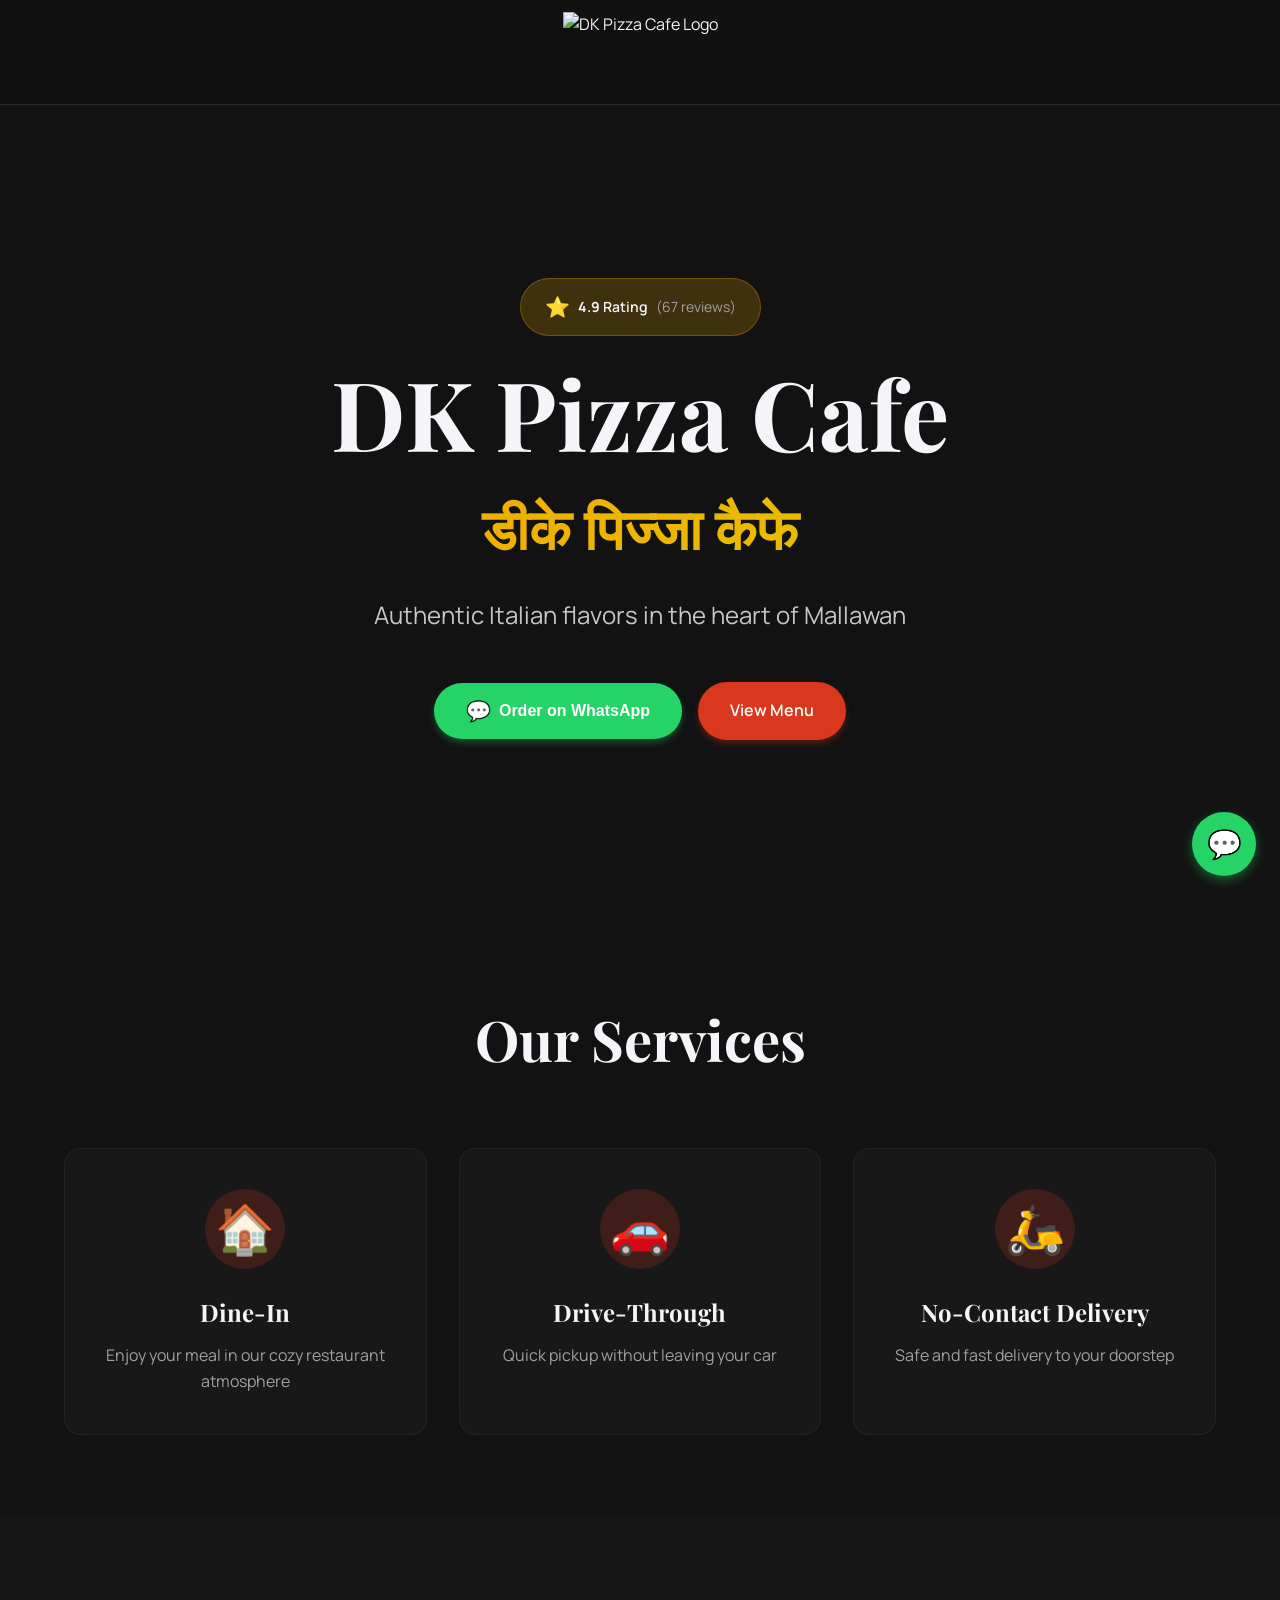
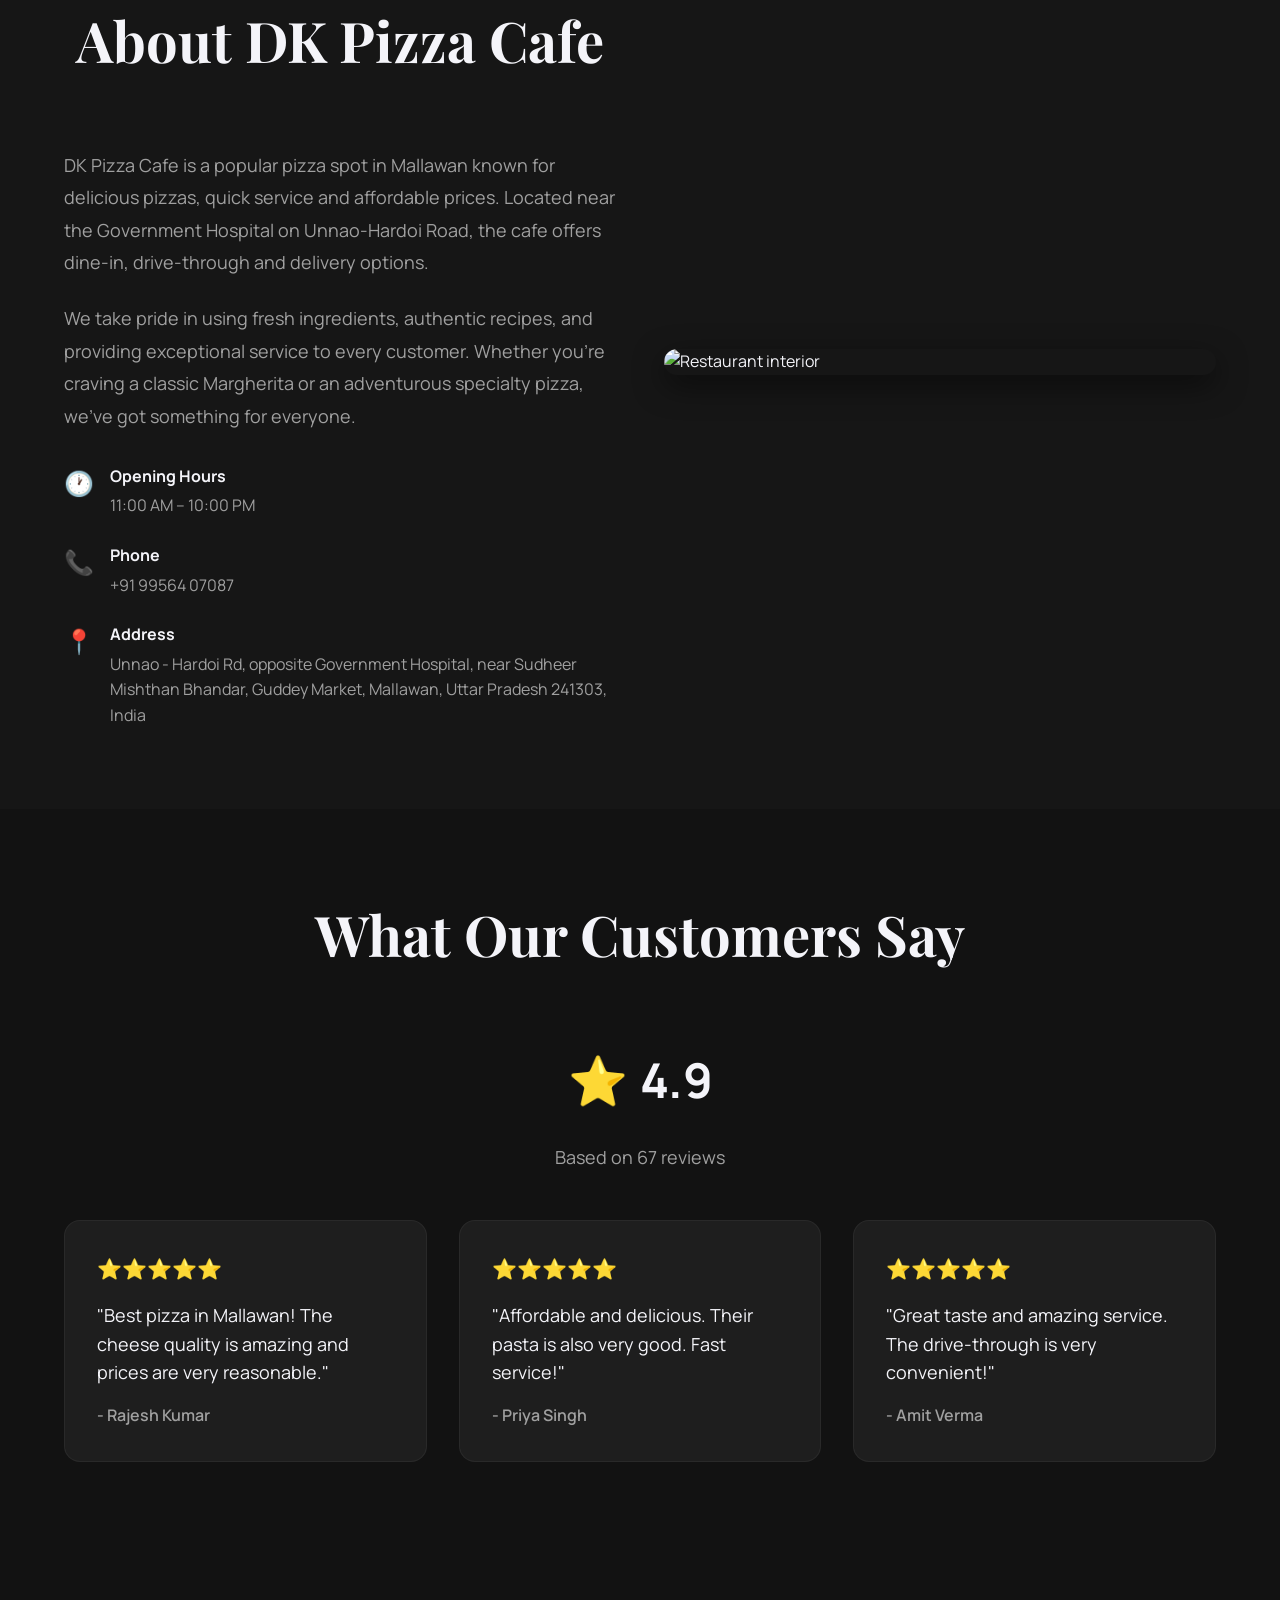
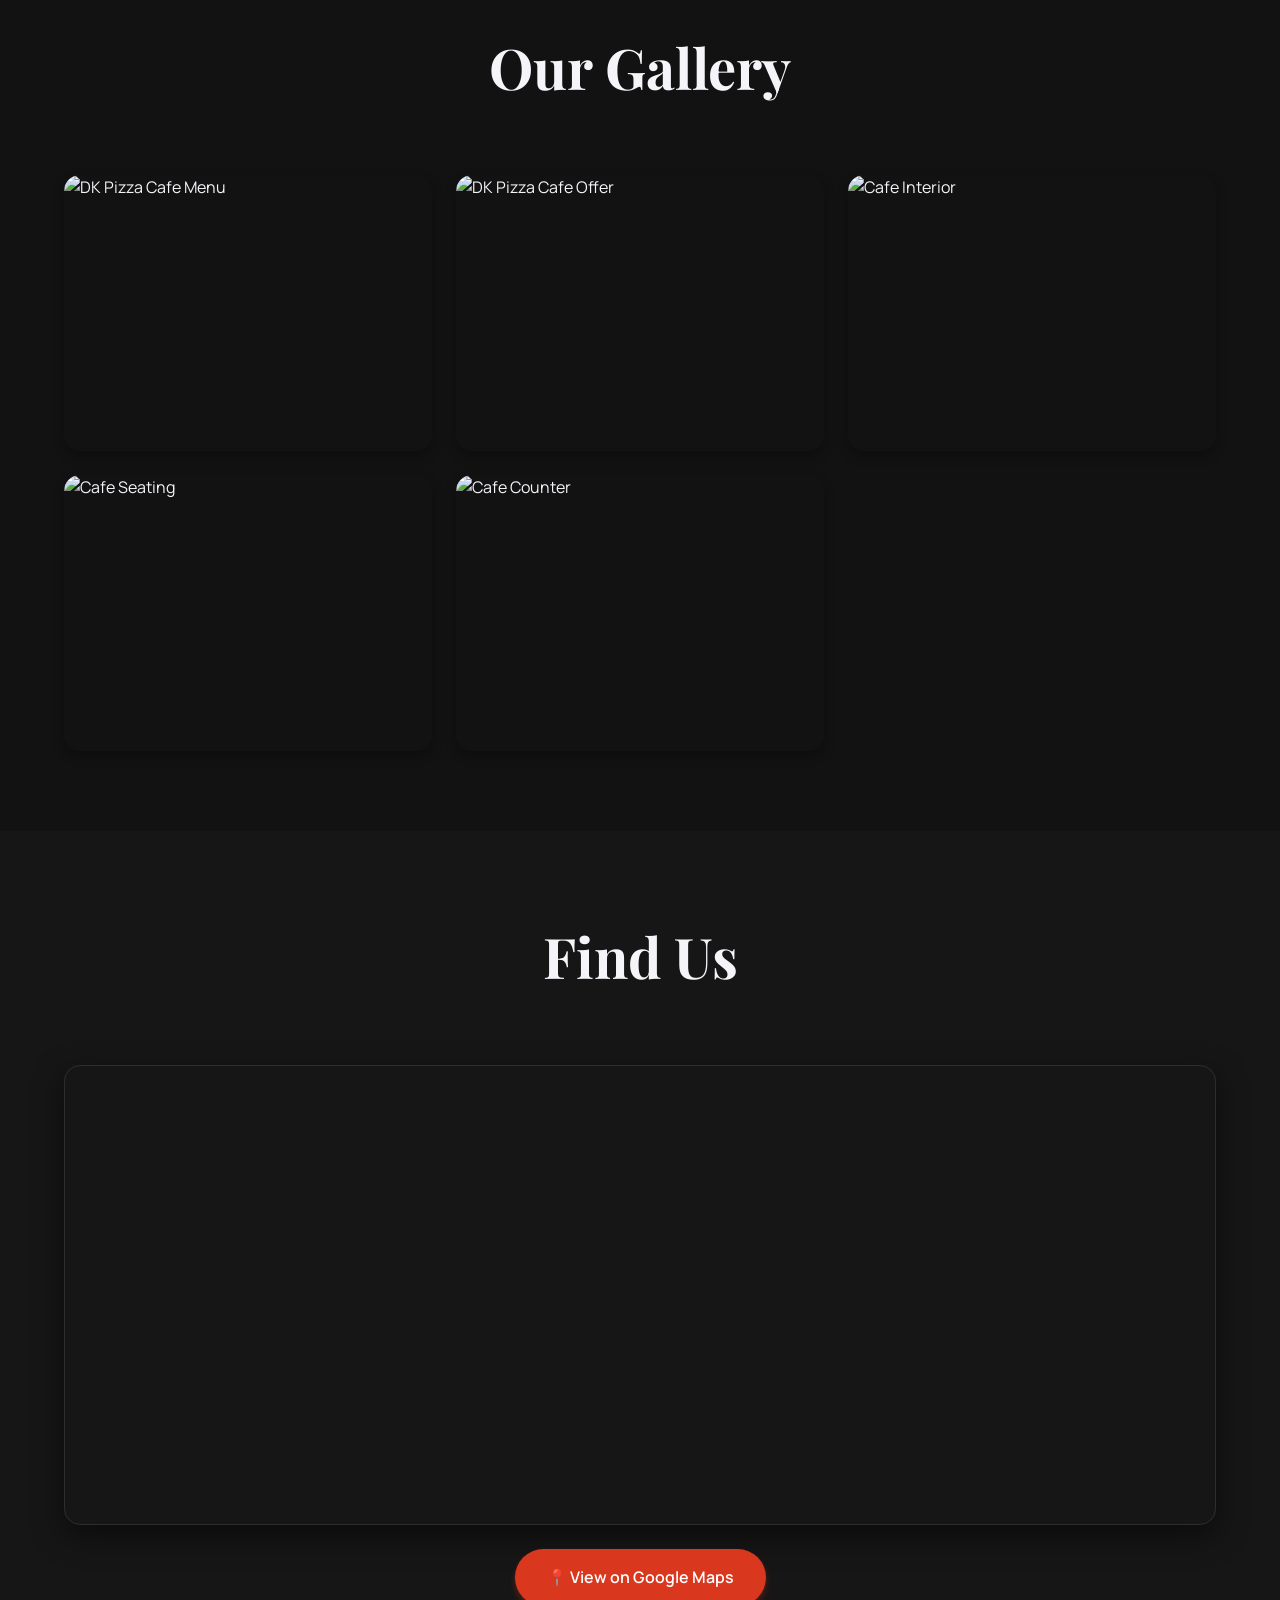
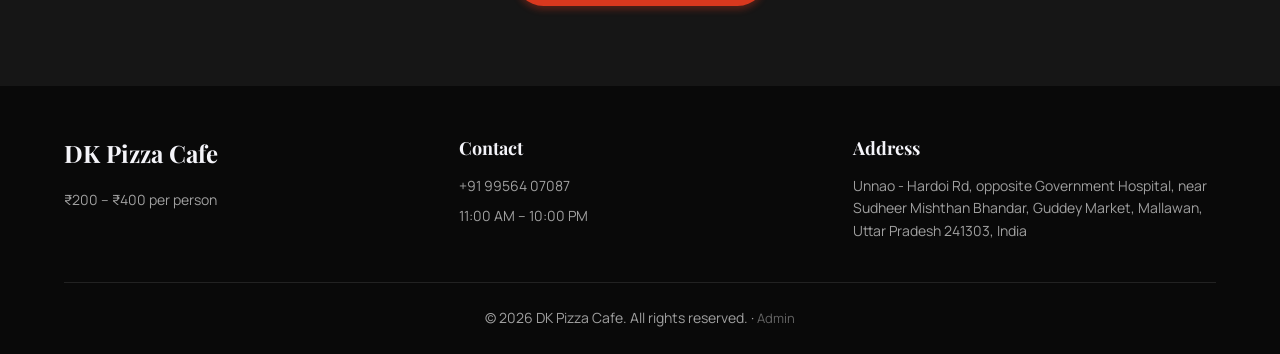
==== commit 4dc6b48b: "Auto-generated changes" ====
--- a/html-project/index.html
+++ b/html-project/index.html
@@ -15,9 +15,6 @@
     <header class="site-header">
         <div class="logo-container">
             <img src="https://customer-assets.emergentagent.com/job_dk-pizza-menu/artifacts/6o37aox5_WhatsApp%20Image%202026-03-11%20at%207.06.47%20PM.jpeg" alt="DK Pizza Cafe Logo" class="site-logo">
-            <a href="admin-login.html" class="header-admin-btn" data-testid="header-admin-link">
-                🔐 Admin
-            </a>
         </div>
     </header>
 
--- a/html-project/css/styles.css
+++ b/html-project/css/styles.css
@@ -116,7 +116,7 @@
     margin: 0 auto;
     padding: 0 24px;
     display: flex;
-    justify-content: space-between;
+    justify-content: center;
     align-items: center;
 }
 
@@ -130,25 +130,6 @@
 
 .site-logo:hover {
     transform: scale(1.05);
-}
-
-.header-admin-btn {
-    background: var(--primary);
-    color: white;
-    padding: 10px 20px;
-    border-radius: 50px;
-    text-decoration: none;
-    font-weight: 600;
-    font-size: 14px;
-    transition: all 0.3s ease;
-    box-shadow: 0 4px 12px rgba(217, 56, 30, 0.3);
-}
-
-.header-admin-btn:hover {
-    background: var(--secondary);
-    color: var(--background);
-    transform: scale(1.05);
-    box-shadow: 0 6px 16px rgba(242, 169, 0, 0.4);
 }
 
 /* Hero Section */
@@ -609,21 +590,17 @@
 }
 
 .admin-link {
-    color: white;
+    color: var(--muted-foreground);
     text-decoration: none;
-    font-size: 15px;
-    font-weight: 600;
-    padding: 4px 12px;
-    border-radius: 4px;
-    background: var(--primary);
+    font-size: 13px;
+    font-weight: 400;
+    opacity: 0.6;
     transition: all 0.3s ease;
-    margin-left: 8px;
 }
 
 .admin-link:hover {
-    background: var(--secondary);
-    color: var(--background);
-    transform: scale(1.05);
+    opacity: 1;
+    color: var(--foreground);
 }
 
 /* Floating WhatsApp Button */
